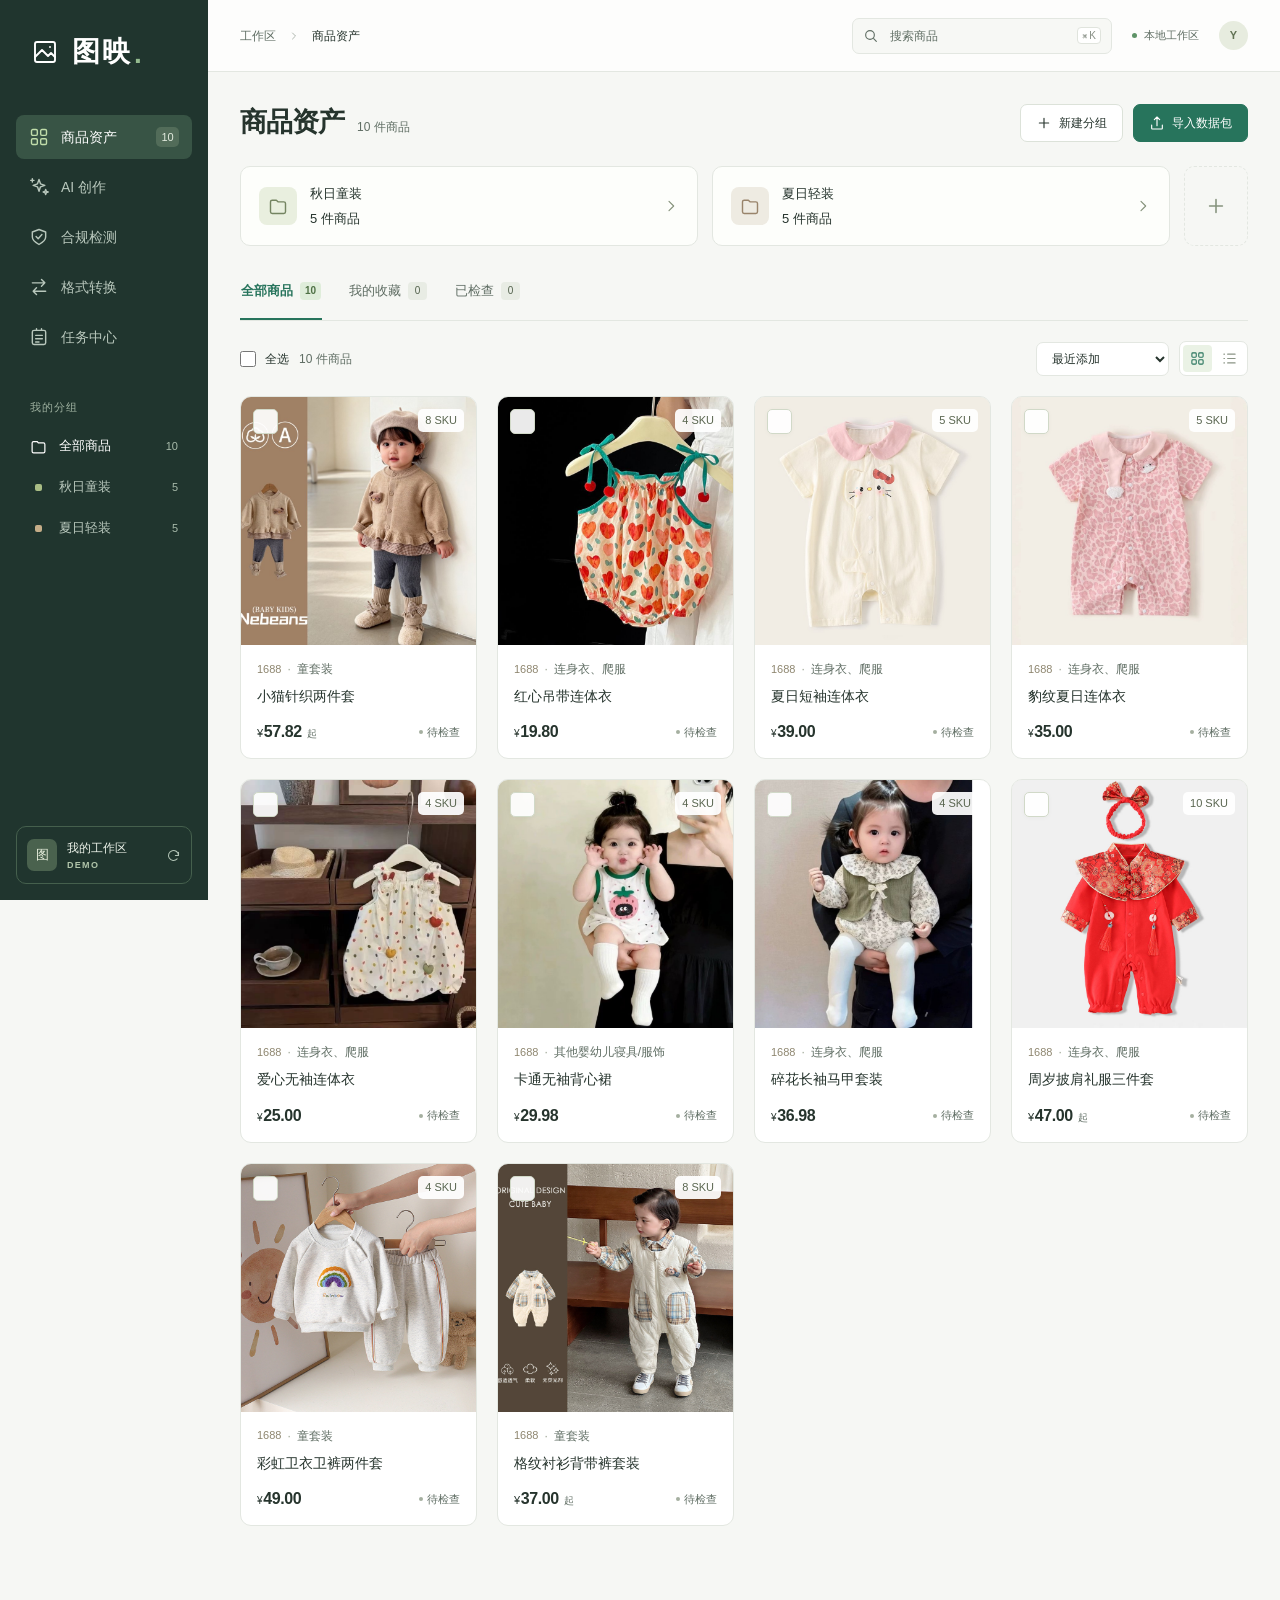
==== tuying/index.html @ 6af255f1 "Add Tuying asset demo under isolated subpath" ====
<!doctype html>
<html lang="zh-CN">
<head>
  <meta charset="utf-8">
  <meta name="viewport" content="width=device-width, initial-scale=1">
  <meta name="theme-color" content="#20352e">
  <title>图映 · 商品资产</title>
  <link rel="icon" href="data:image/svg+xml,%3Csvg xmlns='http://www.w3.org/2000/svg' viewBox='0 0 48 48'%3E%3Crect width='48' height='48' rx='12' fill='%2320352e'/%3E%3Cpath d='M13 15h22v18H13zM18 28l5-5 5 5 4-4M19 20h.1' fill='none' stroke='%23e7eee7' stroke-width='2' stroke-linejoin='round' stroke-linecap='round'/%3E%3C/svg%3E">
  <link rel="stylesheet" href="styles.css">
  <script src="data.js" defer></script>
  <script src="core.js" defer></script>
  <script src="app.js" defer></script>
</head>
<body>
  <a class="skip-link" href="#main">跳到内容</a>
  <aside class="sidebar" aria-label="主侧栏">
    <a class="brand" href="#library" aria-label="图映 商品资产">
      <span class="brand-mark"><svg viewBox="0 0 32 32" aria-hidden="true"><path d="M8 6h16a2 2 0 0 1 2 2v16a2 2 0 0 1-2 2H8a2 2 0 0 1-2-2V8a2 2 0 0 1 2-2Z"/><path d="m6 21 7-7 6 6 3-3 4 4M21 11h.01"/></svg></span>
      <span>图映</span><span class="brand-period">.</span>
    </a>
    <nav class="primary-nav" aria-label="工作区">
      <button class="nav-item active" data-nav="library" type="button"><svg viewBox="0 0 24 24" aria-hidden="true"><rect x="3" y="3" width="7" height="7" rx="1.6"/><rect x="14" y="3" width="7" height="7" rx="1.6"/><rect x="3" y="14" width="7" height="7" rx="1.6"/><rect x="14" y="14" width="7" height="7" rx="1.6"/></svg><span>商品资产</span><span class="nav-count" id="libraryCount">10</span></button>
      <button class="nav-item" data-nav="studio" type="button"><svg viewBox="0 0 24 24" aria-hidden="true"><path d="m12 3 1.8 5.2L19 10l-5.2 1.8L12 17l-1.8-5.2L5 10l5.2-1.8L12 3ZM20 15l.8 2.2L23 18l-2.2.8L20 21l-.8-2.2L17 18l2.2-.8L20 15ZM4 2v4M2 4h4"/></svg><span>AI 创作</span></button>
      <button class="nav-item" data-nav="review" type="button"><svg viewBox="0 0 24 24" aria-hidden="true"><path d="m12 3 8 3v6c0 4.5-8 9-8 9s-8-4.5-8-9V6l8-3Z"/><path d="m8.5 11.5 2.5 2.5 4.5-5"/></svg><span>合规检测</span></button>
      <button class="nav-item" data-nav="export" type="button"><svg viewBox="0 0 24 24" aria-hidden="true"><path d="M4 7h15m-4-4 4 4-4 4M20 17H5m4-4-4 4 4 4"/></svg><span>格式转换</span></button>
      <button class="nav-item" data-nav="tasks" type="button"><svg viewBox="0 0 24 24" aria-hidden="true"><rect x="4" y="4" width="16" height="17" rx="2"/><path d="M9 4V2m6 2V2M8 10h8M8 14h8M8 18h4"/></svg><span>任务中心</span><span class="nav-task-dot" id="taskDot" hidden></span></button>
    </nav>
    <div class="sidebar-section-title">我的分组</div>
    <nav class="group-nav" aria-label="商品分组">
      <button class="sidebar-group active" data-group="all" type="button"><svg viewBox="0 0 24 24" aria-hidden="true"><path d="M3 7a2 2 0 0 1 2-2h5l2 2h7a2 2 0 0 1 2 2v10a2 2 0 0 1-2 2H5a2 2 0 0 1-2-2V7Z"/></svg><span>全部商品</span><span id="groupCountAll">10</span></button>
      <button class="sidebar-group" data-group="秋日童装" type="button"><span class="group-dot dot-olive"></span><span>秋日童装</span><span id="groupCountAutumn">5</span></button>
      <button class="sidebar-group" data-group="夏日轻装" type="button"><span class="group-dot dot-sand"></span><span>夏日轻装</span><span id="groupCountSummer">5</span></button>
    </nav>
    <div class="sidebar-bottom">
      <button class="workspace-switch" data-action="reset" type="button" aria-label="重置演示"><span class="workspace-avatar">图</span><span class="workspace-name">我的工作区<span class="demo-badge">DEMO</span></span><svg viewBox="0 0 24 24" aria-hidden="true"><path d="M20 7v5h-5M20 12a8 8 0 1 0-2.2 5.5"/></svg></button>
    </div>
  </aside>
  <button class="sidebar-scrim" data-action="toggle-menu" type="button" aria-label="收起菜单" tabindex="-1"></button>
  <div class="workspace">
    <header class="topbar">
      <div class="topbar-leading"><button class="icon-button mobile-menu" id="menuMobile" data-action="toggle-menu" aria-label="展开菜单" aria-expanded="false" type="button"><svg viewBox="0 0 24 24" aria-hidden="true"><path d="M4 6h16M4 12h16M4 18h16"/></svg></button><div class="breadcrumb"><span>工作区</span><svg viewBox="0 0 24 24" aria-hidden="true"><path d="m9 6 6 6-6 6"/></svg><span id="breadcrumb">商品资产</span></div></div>
      <div class="topbar-trailing"><label class="global-search"><svg viewBox="0 0 24 24" aria-hidden="true"><circle cx="10.5" cy="10.5" r="6.5"/><path d="m16 16 4 4"/></svg><input id="globalSearch" type="search" placeholder="搜索商品" aria-label="搜索商品" autocomplete="off"><kbd>⌘ K</kbd></label><span class="local-status"><i></i>本地工作区</span><span class="profile-avatar" aria-label="当前工作区">Y</span></div>
    </header>
    <main id="main" tabindex="-1"></main>
  </div>
  <dialog id="dialog" aria-label="商品编辑"></dialog>
  <dialog id="lightbox" class="lightbox" aria-label="图片预览"></dialog>
  <div id="toast" role="status" aria-live="polite"></div>
  <div id="hoverPreview" class="hover-preview" popover="manual" aria-hidden="true"></div>
</body>
</html>
---- tuying/styles.css ----
:root{--nav:#20352e;--nav-hover:#2b4439;--canvas:#f6f7f4;--panel:#fff;--text:#26342d;--muted:#606e64;--subtle:#69746b;--primary:#27745c;--primary-hover:#1d5f4a;--primary-soft:#eaf3ed;--border:#e3e7e1;--danger:#b75145;--danger-soft:#fcf0ed;--warning:#7d5b23;--warning-soft:#faf3e5;--radius:12px;--shadow:0 12px 38px rgba(27,46,34,.1);--transition:150ms ease}
*{box-sizing:border-box}html{scroll-behavior:smooth}body{margin:0;background:var(--canvas);color:var(--text);font-family:"PingFang SC","Helvetica Neue","Microsoft YaHei",sans-serif;font-size:14px;line-height:1.5;-webkit-font-smoothing:antialiased}button,input,select,textarea{font:inherit}button,a,input,select,textarea{-webkit-tap-highlight-color:transparent}button{cursor:pointer}button,a,input,select,textarea{outline-offset:4px}button:focus-visible,a:focus-visible,input:focus-visible,select:focus-visible,textarea:focus-visible{outline:2px solid var(--primary)}button{color:inherit}button:disabled{cursor:not-allowed;opacity:.45}a{color:inherit;text-decoration:none}img{max-width:100%;display:block}svg{width:20px;height:20px;flex-shrink:0;fill:none;stroke:currentColor;stroke-width:1.7;stroke-linecap:round;stroke-linejoin:round}h1,h2,h3,p{margin:0}h1{font-size:27px;font-weight:600;letter-spacing:-1px;line-height:1.4}h2{font-size:17px;font-weight:600;letter-spacing:-.3px}h3{font-size:15px;font-weight:600}small{font-size:12px}input[type=checkbox]{width:16px;height:16px;accent-color:var(--primary);cursor:pointer;margin:0;flex-shrink:0}input[type=range]{accent-color:var(--primary);width:100%}[hidden]{display:none!important}.skip-link{position:fixed;top:8px;left:230px;z-index:100;background:#fff;padding:8px 14px;transform:translateY(-70px)}.skip-link:focus{transform:translateY(0)}
.sidebar{width:208px;position:fixed;left:0;top:0;bottom:0;display:flex;flex-direction:column;background:var(--nav);color:#e5ebe5;padding:28px 16px 16px;z-index:30}.brand{display:flex;align-items:center;padding:0 12px;gap:10px;color:#fff;font-size:28px;font-weight:600;letter-spacing:2px;width:max-content}.brand-mark{width:34px;height:38px;display:grid;place-items:center}.brand-mark svg{width:32px;height:32px;stroke-width:1.9}.brand-period{color:#94bb8f;margin-left:-8px;margin-top:5px}.primary-nav{display:grid;gap:6px;margin-top:40px}.nav-item,.sidebar-group{display:flex;align-items:center;width:100%;height:44px;border:0;border-radius:8px;background:transparent;color:#b8c7bc;gap:12px;text-align:left;padding:0 13px;transition:background var(--transition),color var(--transition)}.nav-item:hover,.sidebar-group:hover{background:var(--nav-hover);color:#fff}.nav-item.active{background:#385445;color:#fff}.nav-item.active svg{color:#c0ddaa}.nav-item>span:first-of-type{flex:1}.nav-count{font-size:11px;background:#526c59;border-radius:5px;line-height:20px;min-width:23px;text-align:center;color:#e2ebde}.nav-task-dot{width:6px;height:6px;background:#b3d195;border-radius:50%}.sidebar-section-title{font-size:11px;color:#9db09f;margin:40px 14px 11px;letter-spacing:1px}.group-nav{display:grid;gap:2px}.sidebar-group{font-size:13px;height:39px;gap:12px;padding:0 14px}.sidebar-group>span:nth-last-child(2){flex:1}.sidebar-group>span:last-child{color:#a8bbab;font-size:11px}.sidebar-group.active{color:#fff}.sidebar-group svg{width:17px;height:17px}.group-dot{width:7px;height:7px;border-radius:2px;margin:0 5px}.dot-olive{background:#a9bd85}.dot-sand{background:#c5ad88}.sidebar-bottom{margin-top:auto;padding-top:24px}.workspace-switch{display:flex;align-items:center;gap:10px;width:100%;border:1px solid #45604d;background:transparent;padding:12px 10px;border-radius:10px;text-align:left;color:#ecf2e9}.workspace-avatar{width:30px;height:32px;border-radius:7px;display:grid;place-items:center;background:#4a624e;color:#e7eedc;font-size:13px}.workspace-name{flex:1;display:grid;gap:3px;font-size:12px}.demo-badge{color:#b1c5aa;letter-spacing:1.3px;font-size:9px;font-weight:600;line-height:1.2}.workspace-switch svg{width:15px;height:15px;color:#b1c3b5}.sidebar-scrim{display:none}.workspace{margin-left:208px;min-height:100vh}.topbar{height:72px;display:flex;align-items:center;justify-content:space-between;padding:0 32px;background:rgba(255,255,255,.75);border-bottom:1px solid var(--border);gap:18px}.topbar-leading,.topbar-trailing{display:flex;align-items:center;gap:20px}.breadcrumb{display:flex;align-items:center;gap:12px;font-size:12px;white-space:nowrap}.breadcrumb>span:first-child{color:var(--muted)}.breadcrumb svg{width:12px;height:12px;color:#a1aaa1}.global-search{height:36px;width:260px;display:flex;align-items:center;gap:9px;border:1px solid var(--border);background:#f7f8f5;border-radius:7px;padding:0 10px;color:var(--muted)}.global-search svg{width:16px;height:16px}.global-search input{min-width:0;width:100%;border:0;outline:none;background:transparent;font-size:12px;color:var(--text)}.global-search:focus-within{border-color:var(--primary);box-shadow:0 0 0 2px #27745c14}.global-search input:focus-visible{outline:none}.global-search input::placeholder{color:var(--muted)}kbd{font-family:inherit;border:1px solid #e0e4dd;border-radius:4px;background:#fff;font-size:10px;padding:0 4px;white-space:nowrap;color:#868e84}.local-status{font-size:11px;color:var(--muted);display:flex;align-items:center;gap:7px;white-space:nowrap}.local-status i{width:5px;height:5px;background:#5e9367;border-radius:50%}.profile-avatar{width:29px;height:29px;border-radius:50%;background:#e7ecdf;color:#617253;font-size:11px;font-weight:600;display:grid;place-items:center}.mobile-menu{display:none!important}#main{max-width:1760px;margin:0 auto;padding:32px 32px 92px;outline:none}.page-head{display:flex;align-items:center;justify-content:space-between;gap:16px;margin-bottom:24px;min-height:38px}.page-head h1{display:flex;align-items:center;gap:12px}.page-head h1>span{font-size:13px;letter-spacing:0;font-weight:400;color:var(--muted)}.page-actions{display:flex;align-items:center;gap:10px}.button{min-height:38px;padding:8px 15px;border:1px solid #dce2d9;border-radius:7px;display:inline-flex;align-items:center;justify-content:center;gap:7px;background:#fff;color:var(--text);font-size:12px;font-weight:500;white-space:nowrap;transition:background var(--transition),border-color var(--transition),box-shadow var(--transition)}.button:hover{background:#f3f6ef;border-color:#bac8b9}.button svg{width:16px;height:16px}.button.primary{background:var(--primary);border-color:var(--primary);color:white}.button.primary:hover{background:var(--primary-hover);border-color:var(--primary-hover)}.button.danger{color:var(--danger);border-color:#edcfc7;background:#fff}.button.danger:hover{background:var(--danger-soft)}.button.small{min-height:31px;padding:5px 11px;font-size:11px}.button.ghost{border-color:transparent;background:transparent}.button.ghost:hover{background:#edf1e9}.icon-button{width:34px;height:34px;display:inline-flex;align-items:center;justify-content:center;border:1px solid var(--border);border-radius:7px;background:#fff;flex-shrink:0;transition:background var(--transition),border-color var(--transition)}.icon-button:hover{background:#edf2e9;border-color:#bdcabb}.icon-button svg{width:17px;height:17px}.icon-button.danger{color:var(--danger)}
.collection-strip{display:grid;grid-template-columns:repeat(3,minmax(0,1fr));gap:14px;margin-bottom:28px}.collection-tile{display:flex;align-items:center;gap:13px;text-align:left;padding:17px 18px;background:#fdfefb;border:1px solid var(--border);border-radius:10px;min-height:77px;transition:background var(--transition),border-color var(--transition)}.collection-tile:hover{background:#f1f5ed;border-color:#bccbb9}.collection-tile.active{background:#eef3e8;border-color:#bfd0b2}.collection-icon{width:38px;height:38px;background:#e9efdf;display:grid;place-items:center;border-radius:8px;color:#748461;flex-shrink:0}.collection-tile:nth-child(2) .collection-icon{background:#eeebe2;color:#99846b}.collection-tile:nth-child(3) .collection-icon{background:#e7ece6;color:#758875}.collection-info{display:grid;gap:5px;flex:1;font-size:13px;font-weight:500}.collection-info small,.collection-info>span+span{font-size:11px;font-weight:400;color:var(--muted)}.collection-count{font-size:20px;font-weight:500;font-variant-numeric:tabular-nums;color:#718066}.tabs{display:flex;align-items:center;gap:26px;border-bottom:1px solid var(--border);margin-bottom:20px;min-height:45px}.tab{display:inline-flex;align-items:center;gap:7px;align-self:stretch;padding:0 1px 13px;border:0;border-bottom:2px solid transparent;background:transparent;font-size:13px;color:var(--muted);white-space:nowrap}.tab:hover{color:var(--primary)}.tab.active{border-bottom-color:var(--primary);color:var(--primary);font-weight:600}.tab-count{font-size:10px;line-height:18px;padding:0 5px;border-radius:4px;background:#e8ece4;color:#707c69;min-width:19px}.tab.active .tab-count{background:#dfedda;color:#4f7145}.toolbar{display:flex;align-items:center;justify-content:space-between;gap:14px;margin-bottom:20px}.toolbar-left,.toolbar-right{display:flex;align-items:center;gap:10px;min-width:0}.toolbar-left>span,.toolbar-right>span{font-size:12px;color:var(--muted)}.select-control{min-height:34px;max-width:100%;border:1px solid var(--border);border-radius:7px;background:#fff;color:var(--text);padding:5px 28px 5px 11px;font-size:12px;cursor:pointer}.search-field{display:flex;align-items:center;gap:8px;min-height:35px;border:1px solid var(--border);border-radius:7px;background:#fff;padding:0 10px}.search-field svg{width:15px;height:15px;color:var(--muted)}.search-field input{width:180px;border:0;background:transparent;outline:none;font-size:12px;min-width:0}.view-switch{display:flex;border:1px solid var(--border);border-radius:7px;background:#fff;padding:3px;gap:3px}.view-switch button{width:29px;height:27px;display:grid;place-items:center;border:0;background:transparent;border-radius:4px;color:#8a9485}.view-switch button.active{color:var(--primary);background:#eaf2e5}.view-switch svg{width:15px;height:15px}.product-grid{display:grid;grid-template-columns:repeat(4,minmax(0,1fr));gap:20px}.product-card{min-width:0;background:#fff;border:1px solid var(--border);border-radius:11px;overflow:hidden;position:relative;transition:border-color var(--transition),box-shadow var(--transition)}.product-card:hover{border-color:#bacab4;box-shadow:0 5px 16px #23352a07}.product-card.selected{border-color:var(--primary);box-shadow:0 0 0 1px var(--primary)}.product-visual{position:relative;aspect-ratio:1/1.055;overflow:hidden;background:#eaeae3;cursor:pointer}.product-image{width:100%;height:100%;object-fit:cover;transition:transform 240ms ease}.product-card:hover .product-image{transform:scale(1.025)}.card-select{position:absolute;top:12px;left:12px;z-index:2;width:25px;height:25px;display:grid;place-items:center;border-radius:5px;background:#ffffffea;box-shadow:0 1px 5px #00000008}.card-select input{width:14px;height:14px}.card-badge{position:absolute;top:12px;right:12px;font-size:10px;padding:3px 7px;line-height:17px;border-radius:5px;background:#ffffffed;color:#59654f;max-width:calc(100% - 55px);white-space:nowrap}.card-badge.warning{color:#93652d;background:#fff6e5ed}.card-badge.success{color:#427151;background:#eaf6e9ed}.card-badge>svg{width:11px;height:11px;vertical-align:-1px;margin-right:3px}.card-actions{position:absolute;bottom:12px;right:12px;display:flex;gap:6px;opacity:0;transform:translateY(3px);transition:opacity 160ms ease,transform 160ms ease}.product-card:hover .card-actions,.product-card:focus-within .card-actions{opacity:1;transform:none}.card-actions .icon-button{width:31px;height:31px;border:0;background:#fffefa;box-shadow:0 2px 7px #0000000c}.card-actions .icon-button svg{width:15px;height:15px}.product-info{padding:14px 14px 12px}.product-title{font-size:13px;font-weight:500;line-height:1.6;white-space:nowrap;overflow:hidden;text-overflow:ellipsis}.product-meta{display:flex;align-items:center;gap:6px;color:var(--muted);font-size:10px;margin-top:6px;overflow:hidden;white-space:nowrap}.product-meta>span+span::before{content:"·";margin-right:6px;color:#9ca594}.product-price{font-size:15px;font-weight:600;letter-spacing:-.4px;font-variant-numeric:tabular-nums}.product-price small{font-size:11px;font-weight:400;margin-right:1px}.product-footer{display:flex;align-items:center;justify-content:space-between;gap:10px;margin-top:13px}.product-footer>span:last-child{font-size:10px;color:var(--muted)}.product-footer .status-pill{font-size:9px;padding:2px 5px}.selection-bar{position:fixed;bottom:24px;left:calc(50% + 104px);transform:translateX(-50%);z-index:25;display:flex;align-items:center;gap:12px;padding:11px 13px 11px 19px;max-width:calc(100vw - 260px);border:1px solid #d8e2d3;border-radius:11px;background:#fff;box-shadow:0 12px 35px #20352e20;white-space:nowrap}.selection-bar>span{font-size:12px;font-weight:500;padding-right:8px}.empty-state{min-height:300px;display:flex;flex-direction:column;align-items:center;justify-content:center;gap:18px;color:var(--muted);border:1px dashed #d5dfcd;border-radius:12px;background:#fbfcf9}.empty-state>svg{width:36px;height:36px;color:#9ead94}.empty-state h2{font-size:16px;color:#4b5a43}.product-grid.list-view{display:flex;flex-direction:column;gap:10px}.product-grid.list-view .product-card{display:flex;align-items:center}.product-grid.list-view .product-visual{width:100px;aspect-ratio:1;flex-shrink:0}.product-grid.list-view .product-info{flex:1;display:grid;grid-template-columns:minmax(200px,1fr) 150px 220px;align-items:center;gap:20px}.product-grid.list-view .product-meta,.product-grid.list-view .product-footer{margin:0}.product-grid.list-view .card-badge{display:none}
.studio-layout{display:grid;grid-template-columns:292px minmax(0,1fr);gap:24px;align-items:start}.studio-controls{display:grid;gap:23px;background:#fff;border:1px solid var(--border);border-radius:var(--radius);padding:22px}.field{display:grid;gap:9px;min-width:0}.field-label{display:flex;align-items:center;justify-content:space-between;gap:8px;font-size:12px;font-weight:500;color:#45503f}.field input:not([type=checkbox]):not([type=range]),.field select,.field textarea,.detail-editor input:not([type=checkbox]),.detail-editor select,.detail-editor textarea{width:100%;min-width:0;border:1px solid #dce3d5;background:#fff;border-radius:7px;padding:10px 11px;font-size:12px;color:var(--text);line-height:1.5}.field textarea{resize:vertical;min-height:92px}.field input::placeholder,.field textarea::placeholder{color:#8b9584}.segmented{display:flex;padding:3px;border-radius:7px;background:#f0f3ec;gap:3px}.segment{flex:1;min-width:0;border:0;border-radius:5px;padding:7px 6px;background:transparent;color:var(--muted);font-size:11px;white-space:nowrap}.segment.active{background:#fff;color:var(--primary);box-shadow:0 1px 4px #24341c08;font-weight:500}.source-picker{display:grid;grid-template-columns:repeat(3,minmax(0,1fr));gap:8px}.source-thumb{position:relative;border:1px solid var(--border);border-radius:8px;overflow:hidden;background:#f3f4ef;padding:0;aspect-ratio:1}.source-thumb img{width:100%;height:100%;object-fit:cover}.source-thumb.active{border:2px solid var(--primary)}.source-thumb.active::after{content:"✓";position:absolute;bottom:3px;right:3px;border-radius:50%;width:16px;height:16px;font-size:10px;display:grid;place-items:center;background:var(--primary);color:#fff}.studio-preview{background:#fff;border:1px solid var(--border);border-radius:var(--radius);overflow:hidden}.preview-toolbar{display:flex;align-items:center;justify-content:space-between;gap:12px;padding:16px 20px;border-bottom:1px solid var(--border);font-size:12px}.preview-toolbar>div{display:flex;align-items:center;gap:8px}.preview-stage{min-height:430px;position:relative;padding:24px;display:flex;align-items:center;justify-content:center;gap:16px;background:#f0f2ec;overflow:hidden}.preview-stage>img{max-height:492px;max-width:100%;width:auto;border-radius:5px;object-fit:contain}.preview-stage>video{max-width:100%;max-height:500px;border-radius:7px}.preview-stage.comparison{display:grid;grid-template-columns:1fr 1fr;gap:16px;align-items:center}.preview-stage.comparison img{width:100%;height:100%;object-fit:contain;max-height:410px}.comparison-label{position:absolute;top:12px;left:12px;background:#ffffffdf;font-size:10px;border-radius:5px;padding:4px 8px;color:#5e6a54;z-index:1}.preview-stage>figure{position:relative;margin:0;min-width:0}.preview-stage>figure img{max-height:430px;width:100%;object-fit:contain;border-radius:6px}.result-grid{display:grid;grid-template-columns:repeat(4,minmax(0,1fr));gap:12px;padding:20px}.result-tile{aspect-ratio:1;position:relative;padding:0;background:#f0f3eb;border:2px solid transparent;border-radius:8px;overflow:hidden;cursor:pointer}.result-tile img{height:100%;width:100%;object-fit:cover}.result-tile.active{border-color:var(--primary)}.result-tile span{position:absolute;left:7px;bottom:7px;background:#ffffffdf;border-radius:4px;padding:3px 6px;font-size:10px}.preview-empty{display:flex;align-items:center;justify-content:center;flex-direction:column;gap:15px;color:var(--muted);min-height:300px}.preview-empty>svg{width:40px;height:40px;color:#9aaa8f}.progress-track{height:5px;border-radius:9px;background:#e6ebdf;overflow:hidden}.progress-fill{height:100%;background:var(--primary);border-radius:9px;transition:width 350ms ease}.studio-controls>.button{width:100%}.studio-controls>.button.primary{min-height:42px}
.review-summary{display:flex;align-items:center;gap:0;border:1px solid var(--border);background:#fff;border-radius:var(--radius);margin-bottom:25px;padding:21px 4px}.review-stat{flex:1;padding:0 23px;display:flex;align-items:center;gap:14px;border-right:1px solid var(--border)}.review-stat:last-child{border:0}.review-stat>strong{font-size:25px;font-weight:500;letter-spacing:-.5px;font-variant-numeric:tabular-nums}.review-stat>span{font-size:12px;color:var(--muted)}.review-stat.warning>strong{color:#a07e44}.review-stat.success>strong{color:var(--primary)}.review-layout{display:grid;grid-template-columns:245px minmax(0,1fr);gap:24px}.review-filters{align-self:start;border:1px solid var(--border);background:#fff;border-radius:var(--radius);padding:20px;display:grid;gap:18px}.review-filters h2{font-size:14px;margin-bottom:4px}.check-row{display:flex;align-items:center;gap:9px;font-size:12px;min-height:24px;cursor:pointer}.check-row>span{flex:1}.check-row>small{color:var(--muted);font-size:11px}.review-filters .field{padding-top:8px}.risk-list{display:grid;gap:12px;align-content:start}.risk-item{display:flex;align-items:center;gap:17px;border:1px solid var(--border);background:#fff;padding:15px;border-radius:10px;min-width:0}.risk-thumb{width:76px;height:81px;border-radius:7px;object-fit:cover;flex-shrink:0;background:#e9ece3}.risk-body{flex:1;min-width:0;display:grid;gap:8px}.risk-body h3{font-size:12px;white-space:nowrap;overflow:hidden;text-overflow:ellipsis;font-weight:500}.risk-body p{font-size:12px;color:var(--muted);line-height:1.6}.risk-type{font-size:10px;display:flex;align-items:center;gap:7px;color:var(--warning)}.risk-type svg{width:13px;height:13px}.risk-actions{display:flex;align-items:center;gap:8px;flex-shrink:0}.status-pill{display:inline-flex;align-items:center;gap:5px;width:max-content;max-width:100%;padding:4px 8px;border-radius:5px;background:#eef1e9;color:#63715b;font-size:10px;font-weight:500;line-height:1.5;white-space:nowrap}.status-pill.warning{background:var(--warning-soft);color:var(--warning)}.status-pill.success{background:#eaf4e7;color:#4b7946}.status-pill.neutral{background:#eef1ea;color:#6a7563}.status-pill svg{width:12px;height:12px}.scan-progress{margin-bottom:20px;padding:15px 18px;background:#fff;border:1px solid var(--border);border-radius:9px;display:grid;gap:11px;font-size:12px}.scan-progress>div:first-child{display:flex;align-items:center;justify-content:space-between}.risk-body mark{color:#a86c2e;background:#faf0dc;border-radius:3px;padding:1px 3px}
.export-layout{display:grid;grid-template-columns:minmax(300px,.92fr) minmax(360px,1.15fr);gap:24px;align-items:start}.export-settings{padding:24px;background:#fff;border:1px solid var(--border);border-radius:var(--radius);display:grid;gap:24px}.export-settings h2,.export-preview h2{font-size:15px}.platform-grid{display:grid;grid-template-columns:1fr 1fr;gap:10px}.platform-option{display:flex;align-items:center;justify-content:center;gap:9px;min-height:62px;border:1px solid var(--border);border-radius:8px;background:#fff;font-size:12px}.platform-option:hover{border-color:#b3c8ac}.platform-option.active{background:#f0f6eb;border-color:#729865;color:#416b37}.platform-option svg{width:21px;height:21px}.platform-option .platform-mark{width:27px;height:27px;border-radius:7px;background:#eef1e8;display:grid;place-items:center;font-size:11px;font-weight:600}.export-preview{padding:24px;background:#fff;border:1px solid var(--border);border-radius:var(--radius);min-height:430px}.export-preview h2{margin-bottom:19px}.export-file{display:flex;align-items:center;gap:13px;padding:14px 0;border-bottom:1px solid #ecf0e7}.file-icon{width:37px;height:41px;border:1px solid #dfe5d8;border-radius:6px;display:grid;place-items:center;color:#789567;background:#f3f6ee;flex-shrink:0}.file-icon svg{width:20px;height:20px}.file-detail{display:grid;gap:4px;min-width:0;flex:1;font-size:12px}.file-detail small{font-size:10px;color:var(--muted)}.export-file>span:last-child{font-size:11px;color:var(--muted)}.export-summary{display:flex;justify-content:space-between;align-items:center;gap:12px;margin-top:22px;padding-top:5px;font-size:12px;color:var(--muted)}.export-summary strong{color:var(--text);font-size:13px;font-weight:500}.export-settings .button.primary{min-height:42px}.export-file.indent{padding-left:18px}.export-preview pre{background:#f6f8f1;border:1px solid var(--border);border-radius:7px;padding:13px;font-size:11px;line-height:1.8;overflow:auto;color:#617157}
.task-table{background:#fff;border:1px solid var(--border);border-radius:var(--radius);overflow:hidden}.task-row{display:flex;align-items:center;gap:17px;padding:20px 23px;border-bottom:1px solid var(--border)}.task-row:last-child{border-bottom:0}.task-icon{width:42px;height:42px;display:grid;place-items:center;border-radius:9px;color:#6c8660;background:#eef3e8;flex-shrink:0}.task-content{flex:1;min-width:0;display:grid;gap:5px}.task-content h3{font-size:13px;font-weight:500}.task-content p{font-size:11px;color:var(--muted)}.task-progress{width:150px;display:grid;gap:6px;flex-shrink:0}.task-progress>span{font-size:10px;color:var(--muted);text-align:right}.task-status{width:90px;display:flex;justify-content:center;flex-shrink:0}.task-row>.button{min-width:66px}
dialog{color:var(--text);border:1px solid #d5dfce;background:#fff;border-radius:15px;box-shadow:0 26px 90px #17261833;padding:0;width:560px;max-width:calc(100vw - 40px);max-height:calc(100dvh - 56px);overflow:auto}dialog[open]{animation:dialog-enter 150ms ease}dialog::backdrop{background:rgba(26,37,25,.36);backdrop-filter:blur(3px)}dialog.wide,dialog:has(.detail-layout){width:1020px}.modal-header{display:flex;align-items:center;justify-content:space-between;gap:16px;padding:22px 24px;border-bottom:1px solid var(--border)}.modal-title{font-size:17px;font-weight:600}.modal-body{padding:24px}.modal-footer{display:flex;align-items:center;justify-content:flex-end;gap:10px;padding:18px 24px;border-top:1px solid var(--border);background:#fbfcf9}.modal-footer>span{margin-right:auto;font-size:11px;color:var(--muted)}.form-grid{display:grid;grid-template-columns:1fr 1fr;gap:20px 16px}.form-grid>.full{grid-column:1/-1}.detail-layout{display:grid;grid-template-columns:minmax(0,1fr) minmax(300px,1fr);gap:26px}.detail-preview{min-width:0}.detail-preview>img{width:100%;aspect-ratio:1;object-fit:cover;border-radius:10px;background:#eef0e7;cursor:zoom-in}.detail-editor{min-width:0;display:grid;align-content:start;gap:18px}.detail-tabs{display:flex;gap:17px;border-bottom:1px solid var(--border);margin-bottom:14px;overflow-x:auto}.detail-tabs button{border:0;background:transparent;padding:10px 1px;border-bottom:2px solid transparent;font-size:12px;white-space:nowrap}.detail-tabs button.active{border-bottom-color:var(--primary);color:var(--primary)}.image-strip{display:flex;gap:8px;overflow-x:auto;margin-top:12px;padding-bottom:3px}.image-strip img,.image-strip button{width:58px;height:62px;object-fit:cover;border-radius:5px;flex-shrink:0;border:1px solid var(--border);padding:0;cursor:pointer}.image-strip button img{width:100%;height:100%;border:0}.image-strip button.active{border:2px solid var(--primary)}.image-strip img.active{border:2px solid var(--primary)}.sku-table{width:100%;border-collapse:collapse;font-size:11px;text-align:left}.sku-table th{font-size:10px;font-weight:400;color:var(--muted);padding:9px 8px;background:#f4f6f0;border-bottom:1px solid var(--border);white-space:nowrap}.sku-table td{padding:10px 8px;border-bottom:1px solid var(--border);vertical-align:middle}.sku-table input{padding:5px 6px!important;border-radius:4px!important;min-width:50px!important;font-size:11px!important}.sku-table th:first-child{border-radius:5px 0 0 5px}.sku-table th:last-child{border-radius:0 5px 5px 0}.image-manager{display:grid;grid-template-columns:repeat(3,minmax(0,1fr));gap:10px}.image-tile{position:relative;aspect-ratio:1;overflow:hidden;border:1px solid var(--border);border-radius:7px;background:#eef0e7}.image-tile img{width:100%;height:100%;object-fit:cover;cursor:zoom-in}.image-tools{position:absolute;bottom:5px;right:5px;display:flex;gap:4px}.image-tools button{width:26px;height:26px;background:#fffc;border:0;border-radius:4px;display:grid;place-items:center}.image-tools button svg{width:13px;height:13px}.image-tools button:last-child{color:var(--danger)}.detail-row{display:flex;align-items:center;justify-content:space-between;gap:12px;font-size:12px}.detail-row>span:first-child{color:var(--muted)}.editor-title{font-size:13px;font-weight:500;margin:6px 0 2px}.label-row{display:flex;align-items:center;justify-content:space-between;font-size:12px;gap:10px}.label-row>span{color:var(--muted)}.lightbox{width:auto;max-width:calc(100vw - 56px);max-height:calc(100dvh - 42px);background:#f6f7f2;border:0;border-radius:12px;overflow:hidden}.lightbox-image{width:auto;height:auto;max-width:calc(100vw - 64px);max-height:calc(100dvh - 114px);object-fit:contain;margin:0 auto}.lightbox-toolbar{display:flex;justify-content:space-between;align-items:center;gap:24px;min-height:54px;padding:10px 16px;font-size:12px;background:#fff}.lightbox-toolbar>div{display:flex;align-items:center;gap:8px}.hover-preview{position:fixed;z-index:60;width:280px;pointer-events:none;padding:6px;border:1px solid #d4dfcd;border-radius:10px;background:#fff;box-shadow:0 14px 50px #1b2e2230}.hover-preview img{width:100%;height:320px;object-fit:contain;border-radius:5px;background:#f2f3ed}#toast{position:fixed;left:calc(50% + 104px);bottom:30px;transform:translate(-50%,16px);z-index:100;pointer-events:none;background:#233e2f;color:#fff;box-shadow:0 10px 26px #20352e26;border-radius:8px;padding:11px 18px;font-size:12px;opacity:0;max-width:calc(100vw - 40px);transition:opacity 150ms ease,transform 150ms ease}#toast.show,#toast.visible{opacity:1;transform:translate(-50%,0)}@keyframes dialog-enter{from{opacity:0;transform:translateY(6px)}to{opacity:1;transform:translateY(0)}}
@media(min-width:1600px){.product-grid{grid-template-columns:repeat(5,minmax(0,1fr))}.product-visual{aspect-ratio:1/1.05}}
@media(max-width:1250px){.product-grid{grid-template-columns:repeat(3,minmax(0,1fr))}.topbar{padding:0 26px}#main{padding:28px 26px 85px}.global-search{width:215px}.topbar-trailing{gap:16px}.local-status{display:none}.studio-layout{grid-template-columns:270px minmax(0,1fr);gap:18px}.studio-controls{padding:18px}.review-layout{grid-template-columns:220px minmax(0,1fr);gap:18px}.risk-actions{flex-direction:column;align-items:stretch}.review-stat{padding:0 15px;gap:9px}.review-stat>strong{font-size:23px}.export-layout{grid-template-columns:1fr 1fr;gap:18px}.export-settings,.export-preview{padding:20px}}
@media(max-width:980px){.sidebar{width:184px;padding-left:12px;padding-right:12px}.workspace{margin-left:184px}.brand{padding:0 10px}.topbar{padding:0 22px}.topbar-trailing{gap:12px}.global-search{width:190px}.global-search kbd{display:none}#main{padding:26px 22px 80px}.product-grid{grid-template-columns:repeat(2,minmax(0,1fr));gap:16px}.collection-strip{gap:9px}.collection-tile{padding:14px 11px;gap:9px}.collection-icon{width:30px;height:33px}.collection-info{font-size:12px}.collection-count{font-size:17px}.selection-bar,#toast{left:calc(50% + 92px)}.selection-bar{gap:8px;max-width:calc(100vw - 218px)}.selection-bar .button{padding-left:9px;padding-right:9px;font-size:11px}.studio-layout{grid-template-columns:230px minmax(0,1fr);gap:14px}.studio-controls{padding:15px;gap:19px}.preview-stage{padding:18px;min-height:350px}.preview-toolbar{padding:14px}.result-grid{padding:14px;gap:8px}.review-layout{grid-template-columns:1fr}.review-filters{display:flex;align-items:center;flex-wrap:wrap;gap:15px;padding:15px}.review-filters h2{margin:0 8px 0 0}.review-filters .field{padding:0;width:130px}.review-filters>.button{margin-left:auto}.review-filters .field-label{display:none}.risk-actions{flex-direction:row}.export-layout{grid-template-columns:1fr}.export-preview{min-height:0}.task-row{padding:17px;gap:12px}.task-progress{width:90px}.task-status{width:65px}.detail-layout{gap:18px}.product-grid.list-view .product-info{grid-template-columns:minmax(0,1fr)}.product-grid.list-view .product-meta{display:none}.product-grid.list-view .product-footer{justify-content:flex-start;gap:20px}}
@media(max-width:760px){.sidebar{width:230px;transform:translateX(-100%);transition:transform 200ms ease;z-index:50}.workspace{margin-left:0}.mobile-menu{display:inline-flex!important;border:0;background:transparent;width:30px;margin-left:-5px}.topbar{height:64px;padding:0 20px;gap:12px}.topbar-leading{gap:10px}.breadcrumb{gap:8px}.breadcrumb>span:first-child,.breadcrumb>svg{display:none}.topbar-trailing{gap:12px}.global-search{width:180px}.profile-avatar{display:none}.sidebar-open .sidebar,.menu-open .sidebar{transform:none}.sidebar-open .sidebar-scrim,.menu-open .sidebar-scrim{display:block;position:fixed;inset:0;background:#162c214d;border:0;z-index:45}.sidebar-open,.menu-open{overflow:hidden}#main{padding:24px 20px 88px}.page-head{margin-bottom:22px;align-items:center}.page-head h1{font-size:24px}.page-actions{gap:7px}.page-actions .button{padding:7px 10px;font-size:11px;min-height:36px}.page-actions .button svg{width:14px;height:14px}.collection-strip{margin-bottom:22px}.collection-tile{padding:13px 10px;min-height:67px}.collection-icon{display:none}.collection-info{gap:4px}.collection-info small{font-size:10px}.collection-count{font-size:18px}.toolbar{gap:10px;flex-wrap:wrap}.toolbar-left,.toolbar-right{gap:8px}.select-control{font-size:11px;min-height:36px;padding-left:9px}.tabs{gap:22px;margin-bottom:18px}.tab{font-size:12px}.product-grid{gap:13px}.product-info{padding:12px}.product-title{font-size:12px}.product-meta{font-size:9px;gap:4px}.product-meta>span+span::before{margin-right:4px}.product-price{font-size:14px}.product-footer{margin-top:11px;gap:6px}.product-footer>span:last-child{font-size:9px}.card-actions{opacity:1;transform:none;bottom:9px;right:9px}.card-actions .icon-button{width:30px;height:30px}.card-actions .icon-button svg{width:14px;height:14px}.card-select{top:9px;left:9px}.card-badge{top:10px;right:8px;font-size:9px;padding:2px 5px}.selection-bar{left:50%;bottom:15px;width:calc(100% - 24px);max-width:none;gap:7px;padding:10px;justify-content:center;flex-wrap:wrap}.selection-bar>span{font-size:11px;padding-right:4px}.selection-bar .button{min-height:34px}#toast{left:50%;bottom:24px}.studio-layout{grid-template-columns:1fr}.studio-controls{display:grid;grid-template-columns:1fr 1fr;padding:18px;gap:18px}.studio-controls>.field:has(textarea),.studio-controls>.button,.studio-controls>.progress-track{grid-column:1/-1}.studio-preview{margin-top:2px}.source-picker{max-width:230px}.preview-stage{min-height:370px;padding:20px}.preview-stage>img{max-height:440px}.result-grid{gap:10px}.review-summary{padding:17px 2px;margin-bottom:18px}.review-stat{padding:0 13px;display:grid;gap:4px}.review-stat>strong{font-size:23px;line-height:1.3}.review-stat>span{font-size:10px}.risk-item{padding:13px;gap:12px;flex-wrap:wrap}.risk-thumb{width:63px;height:71px}.risk-actions{width:100%;justify-content:flex-end;padding-top:1px}.review-filters{gap:13px}.risk-body h3{font-size:12px}.risk-body p{font-size:11px}.export-layout{gap:18px}.task-row{flex-wrap:wrap}.task-content{min-width:140px}.task-progress{width:100px}.task-status{margin-left:auto}.task-row>.button{min-width:60px}.detail-layout{grid-template-columns:1fr}.detail-preview{max-width:390px;width:100%;margin:0 auto}.detail-editor{gap:16px}.modal-header{padding:17px 18px}.modal-body{padding:18px}.modal-footer{padding:15px 18px}dialog{max-width:calc(100vw - 24px);max-height:calc(100dvh - 32px);border-radius:12px}.image-manager{grid-template-columns:repeat(3,minmax(0,1fr))}.hover-preview{display:none!important}.icon-button{min-width:36px;min-height:36px}.studio-controls .button.primary{min-height:44px}.field input:not([type=checkbox]):not([type=range]),.field select,.field textarea{font-size:14px}.lightbox-toolbar{gap:10px}.lightbox-image{max-width:calc(100vw - 28px)}.lightbox{max-width:calc(100vw - 24px)}}
@media(max-width:430px){.topbar{padding:0 16px}.global-search{width:151px}.breadcrumb{font-size:11px}#main{padding:22px 16px 82px}.page-head{gap:10px}.page-head h1{font-size:23px;gap:7px}.page-head h1>span{font-size:11px}.page-actions{gap:6px}.page-actions .button{padding:7px 9px;font-size:10px;gap:5px}.collection-strip{gap:7px}.collection-info{font-size:11px}.collection-info small{font-size:9px}.collection-count{font-size:16px}.collection-tile{padding:11px 8px;gap:4px}.product-grid{gap:10px}.product-info{padding:10px}.product-title{font-size:11px}.product-meta{font-size:9px}.product-price{font-size:13px}.product-footer{flex-wrap:wrap;gap:4px;min-height:22px}.product-footer .status-pill{font-size:8px}.product-visual{aspect-ratio:1/1.12}.card-actions{right:6px;bottom:6px;gap:4px}.card-actions .icon-button{width:27px;height:27px;min-width:27px;min-height:27px}.card-actions .icon-button svg{width:13px;height:13px}.toolbar{margin-bottom:15px}.toolbar-left,.toolbar-right{gap:7px}.toolbar-left>span,.toolbar-right>span{font-size:10px}.tabs{gap:19px}.tab-count{font-size:9px}.review-stat{padding:0 10px}.review-stat>strong{font-size:22px}.review-filters{gap:12px;padding:14px}.review-filters h2{width:100%;font-size:13px}.review-filters .field{width:130px}.review-filters>.button{margin-left:auto}.studio-controls{gap:16px;padding:16px;grid-template-columns:1fr}.studio-controls .field{grid-column:1/-1}.source-picker{max-width:none;grid-template-columns:repeat(4,minmax(0,1fr))}.preview-stage{min-height:310px;padding:15px}.preview-toolbar{padding:13px;font-size:11px}.preview-toolbar .button{padding:5px 8px;min-height:31px;font-size:10px}.result-grid{gap:8px;padding:13px}.result-tile span{font-size:9px;left:4px;bottom:4px;padding:2px 4px}.export-settings,.export-preview{padding:18px}.platform-option{font-size:11px;min-height:58px}.form-grid{grid-template-columns:1fr}.form-grid>.full{grid-column:1}.task-row{gap:11px;padding:16px}.task-icon{width:35px;height:38px}.task-content h3{font-size:12px}.task-content p{font-size:10px}.task-progress{margin-left:46px;flex:1;width:80px}.task-status{width:auto}.task-row>.button{font-size:10px;min-width:54px}.search-field input{width:130px}.lightbox-toolbar .button{font-size:10px;padding:5px 8px}.selection-bar .button{font-size:10px;padding:5px 8px}.selection-bar .button svg{display:none}}
@media(prefers-reduced-motion:reduce){html{scroll-behavior:auto}*,*::before,*::after{animation:none!important;transition:none!important}.product-card:hover .product-image{transform:none}}

/* Interactive workspace components. */
.muted{color:var(--muted)}.page-title{display:flex;align-items:baseline;gap:13px;min-width:0}.page-meta{font-size:12px;color:var(--muted);white-space:nowrap}.tabs-spacer{flex:1}.collection-info strong{font-size:13px;font-weight:500}.collection-tile>svg{width:16px;height:16px;color:#84917a}.collection-add{justify-content:center;background:transparent;border-style:dashed}.collection-add>svg{width:22px;height:22px;color:#85927c}.collection-add:hover{background:#eef3e8}.card-image-button{display:block;height:100%;width:100%;padding:0;border:0;background:transparent;overflow:hidden}.card-image-button:focus-visible{outline-offset:-4px}.card-select{border:1px solid #d1d9c8;padding:0;cursor:pointer}.card-select.checked{background:var(--primary);border-color:var(--primary);color:#fff}.card-select svg{width:16px;height:16px;stroke-width:2}.product-title{display:block;width:100%;text-align:left;border:0;background:transparent;padding:0;margin-top:6px}.product-meta{margin-top:0}.product-meta>span:first-child{color:#8e866f}.product-status{display:inline-flex;align-items:center;gap:4px;font-size:10px;color:var(--muted)}.product-status i{width:4px;height:4px;border-radius:50%;background:#a5afa0}.product-status.checked{color:#648555}.product-status svg{width:12px;height:12px}.product-price small:last-child{font-size:9px;margin-left:5px;font-weight:400;color:var(--muted)}.product-price small:first-child{font-size:11px;color:inherit;margin-left:0}.view-switch button[aria-pressed=true]{color:var(--primary);background:#eaf2e5}.card-actions button[aria-pressed=true]{color:#8a8e43}.card-actions button[aria-pressed=true] svg{fill:#c9cc8a33}
.creation-types{display:grid;grid-template-columns:1fr 1fr;gap:8px}.creation-type{display:flex;align-items:center;justify-content:center;gap:7px;min-height:43px;border:1px solid var(--border);border-radius:7px;background:#fff;font-size:11px;color:#6e7b63;transition:border-color var(--transition),background var(--transition)}.creation-type svg{width:16px;height:16px}.creation-type:hover{border-color:#b8c9ae}.creation-type.active{border-color:#96b687;background:#f1f6eb;color:#477137}.studio-generate{display:grid;gap:13px}.studio-generate>.button{width:100%;min-height:41px}.preview-tabs{display:flex;align-items:center;gap:20px}.preview-tabs button{border:0;background:transparent;padding:0;font-size:12px;color:var(--muted);min-height:28px}.preview-tabs button.active{color:var(--text);font-weight:500}.preview-toolbar>.muted{margin-left:auto;font-size:10px}.compare-image{position:relative;display:flex;align-items:center;justify-content:center;min-width:0;max-width:100%;max-height:490px;aspect-ratio:var(--preview-ratio,1/1);overflow:hidden;border-radius:6px;background:#f8f9f5}.compare-image>img{height:100%;width:100%;max-height:490px;object-fit:contain}.compare-image>video{width:100%;max-height:490px;object-fit:contain}.preview-stage:not(.comparison) .compare-image{width:min(100%,490px)}.preview-stage.comparison .compare-image{width:100%}.generating-overlay{position:absolute;inset:0;display:flex;align-items:center;justify-content:center;flex-direction:column;gap:13px;background:#edf4e5e8;color:var(--primary);backdrop-filter:blur(5px)}.generating-overlay>svg{width:32px;height:32px}.generating-overlay>strong{font-size:27px;font-weight:500;letter-spacing:-1px;font-variant-numeric:tabular-nums}.generating-overlay>span{font-size:11px}.preview-bottom{display:flex;align-items:center;justify-content:space-between;gap:12px;padding:15px 20px;font-size:11px;color:var(--muted)}.preview-bottom>span:first-child{color:#4f5c46}.result-bar{display:flex;align-items:center;justify-content:space-between;gap:16px;padding:17px 20px}.result-bar .result-grid{display:flex;gap:10px;padding:0;min-width:0;overflow:auto}.result-bar .result-tile{width:65px;height:65px;flex-shrink:0}.result-bar>.button{flex-shrink:0}.review-summary .review-stat{display:grid;gap:7px}.review-stat strong small{font-size:10px;color:var(--muted);margin-left:6px;font-weight:400;letter-spacing:0}.review-results{min-width:0}.review-results .tabs{min-height:42px;margin-bottom:16px}.review-results .risk-body .label-row{font-size:12px}.review-results .risk-body .label-row strong{font-weight:500}.rule-divider{height:1px;background:var(--border);margin:2px 0}.word-chips{display:flex;flex-wrap:wrap;gap:7px}.word-chips span{background:#f2f4ee;color:#707b66;font-size:10px;padding:4px 7px;border-radius:4px}.risk-product-link{border:0;background:transparent;text-align:left;padding:0;font-size:11px;color:var(--muted);overflow:hidden;text-overflow:ellipsis;white-space:nowrap}.risk-product-link:hover{color:var(--primary);text-decoration:underline}.scan-progress{grid-template-columns:1fr auto;gap:11px 18px}.scan-progress>.progress-track{grid-column:1/-1;grid-row:2}.scan-progress>span:last-child{grid-column:2;grid-row:1}.risk-body .label-row .status-pill{font-size:9px}.risk-body p{font-size:11px}.risk-actions .icon-button{width:30px;height:30px}
.platform-option{justify-content:flex-start;padding:0 13px;position:relative}.platform-option>svg:last-child{width:13px;height:13px;margin-left:auto}.platform-logo{height:30px;min-width:30px;border-radius:7px;font-size:13px;font-weight:600;display:grid;place-items:center;letter-spacing:-.5px}.platform-logo svg{width:19px;height:19px}.platform-logo:has(svg){font-weight:400}.export-summary{padding:18px 0;border-top:1px solid var(--border);border-bottom:1px solid var(--border);margin-top:0;justify-content:flex-start;gap:30px}.export-summary>div{display:grid;gap:5px;font-size:11px}.export-summary strong{font-size:20px;font-weight:500;letter-spacing:-.5px}.export-preview{padding:0;overflow:hidden}.export-preview>.preview-toolbar{margin:0;padding:19px 22px}.export-preview>.preview-toolbar h2{margin:0;font-size:14px}.export-directory{display:flex;align-items:center;gap:10px;padding:21px 22px 10px;color:#53634a;font-size:12px}.export-directory>svg{width:18px;height:18px;color:#869578}.export-directory strong{font-weight:500}.export-file-list{padding:0 22px 5px}.export-file>svg{color:#8e9b83;width:23px;height:23px}.file-detail strong{font-size:12px;font-weight:500}.file-detail>span{font-size:10px;color:var(--muted)}.export-file>.muted{font-size:9px}.export-table-wrap{overflow:auto;max-height:440px;margin-top:18px}.export-product-cell{display:flex;align-items:center;gap:10px;min-width:125px}.export-product-cell img{width:30px;height:35px;object-fit:cover;border-radius:4px;flex-shrink:0}.export-product-cell span{font-size:10px;line-height:1.5;min-width:0}.export-preview-footer{display:flex;align-items:center;gap:7px;padding:16px 22px;margin-top:14px;background:#f8faf4;border-top:1px solid var(--border);color:#729164;font-size:10px}.export-preview-footer svg{width:13px;height:13px}.task-content>strong{font-size:13px;font-weight:500}.task-content>span{font-size:11px;color:var(--muted)}.task-row>.status-pill{min-width:55px;justify-content:center}.task-row>.button{min-width:75px}.task-progress:empty{min-width:30px}.detail-main-image{display:block;width:100%;padding:0;border:0;border-radius:9px;overflow:hidden;background:#f0f3ea;cursor:zoom-in;aspect-ratio:1}.detail-main-image img{width:100%;height:100%;object-fit:cover}.attribute-list{display:grid;gap:12px;border-top:1px solid var(--border);padding-top:17px;margin-top:2px}.attribute-list .detail-row{font-size:11px}.detail-save-status{font-size:11px;color:var(--danger);margin-right:auto;max-width:calc(100% - 210px)}.sku-table-wrap{overflow:auto;max-height:440px}.sku-table-wrap td:first-child{max-width:170px;min-width:90px}.sku-table-wrap td:nth-child(2),.sku-table-wrap td:nth-child(3){width:92px}.detail-tabs{margin-bottom:0;gap:21px}.detail-tabs button{padding-bottom:12px;font-size:12px}.image-tile>button{border:0;background:transparent;display:block;width:100%;height:100%;padding:0}.image-index{position:absolute;left:6px;top:6px;border-radius:4px;font-size:9px;line-height:16px;background:#ffffffe3;color:#6d7863;min-width:16px;text-align:center}.image-tools{opacity:0;transition:opacity 150ms ease}.image-tile:hover .image-tools,.image-tile:focus-within .image-tools{opacity:1}.image-tools button{min-width:26px;min-height:26px}.import-drop{display:flex;position:relative;flex-direction:column;align-items:center;justify-content:center;gap:12px;min-height:200px;margin-top:22px;border:1px dashed #bfd0b2;border-radius:10px;background:#f5f8f0;cursor:pointer;color:#748b63}.import-drop>svg{width:30px;height:30px}.import-drop strong{font-weight:500;font-size:13px;color:#4c6540}.import-drop>span{font-size:10px}.import-drop input{position:absolute;inset:0;opacity:0;width:100%;height:100%;cursor:pointer}.import-drop:focus-within{outline:2px solid var(--primary);outline-offset:3px}.import-status{margin-top:12px;font-size:11px;color:var(--muted);overflow-wrap:anywhere}.field-error{display:block;font-size:11px;color:var(--danger);margin-top:10px;min-height:0}.reset-count{font-size:42px;letter-spacing:-1.5px;font-weight:500;display:flex;gap:12px;align-items:baseline;justify-content:center;padding:15px 0}.reset-count span{font-size:12px;letter-spacing:0;color:var(--muted);font-weight:400}.hover-preview{visibility:hidden;opacity:0;transform:translateY(3px);transition:opacity 120ms ease,transform 120ms ease}.hover-preview.show{visibility:visible;opacity:1;transform:none}.hover-preview img{height:270px}.lightbox-toolbar{justify-content:flex-end}.lightbox-toolbar .icon-button{border:0;background:transparent}#toast{display:flex;align-items:center;gap:9px;pointer-events:none}#toast>svg{width:15px;height:15px}#toast.show{pointer-events:auto}#toast>button{border:0;border-left:1px solid #76936d;background:transparent;color:#d6e9c8;margin-left:3px;padding:0 0 0 12px;font-size:12px;line-height:18px}
@media(max-width:1250px){.result-bar{padding:15px;gap:10px}.result-bar .result-tile{width:55px;height:55px}.export-file-list{padding:0 18px 5px}.export-directory{padding:19px 18px 8px}.export-preview>.preview-toolbar{padding:17px 18px}.export-preview-footer{padding:15px 18px}.collection-info strong{font-size:12px}}
@media(max-width:980px){.creation-type{font-size:10px;padding:4px;gap:5px}.creation-type svg{width:14px;height:14px}.studio-controls .form-grid{grid-template-columns:1fr;gap:16px}.preview-tabs{gap:12px}.preview-tabs button{font-size:11px}.compare-image,.compare-image>img,.compare-image>video{max-height:390px}.result-bar .result-tile{width:46px;height:46px}.result-bar{flex-wrap:wrap}.result-bar>.button{margin-left:auto;min-height:33px;font-size:11px}.review-filters .rule-divider{display:none}.review-filters .word-chips{width:100%}.review-filters h2:nth-last-child(2){width:100%;margin-top:8px}.page-meta{font-size:11px}.page-title{gap:10px}.export-table-wrap{max-height:460px}.export-product-cell{min-width:190px}.product-grid.list-view .product-title{margin-top:0}.product-grid.list-view .product-info{gap:9px}}
@media(max-width:760px){.page-title{gap:7px;flex-wrap:wrap}.page-meta{font-size:10px}.creation-types{grid-template-columns:1fr 1fr}.creation-type{min-height:44px;font-size:12px}.creation-type svg{width:17px;height:17px}.studio-controls .form-grid{grid-template-columns:1fr 1fr;grid-column:1/-1}.studio-controls>.source-picker{align-self:start}.studio-generate{grid-column:1/-1}.studio-generate>.button{min-height:44px}.compare-image,.compare-image>img,.compare-image>video{max-height:430px}.result-bar .result-tile{width:59px;height:59px}.result-bar{flex-wrap:nowrap;padding:16px}.review-filters{display:grid;grid-template-columns:1fr 1fr;gap:14px}.review-filters h2{grid-column:1/-1}.review-filters .word-chips{grid-column:1/-1}.review-filters h2:nth-last-child(2){margin-top:4px}.review-filters .check-row{font-size:11px}.review-results .tabs{gap:23px}.review-stat strong small{font-size:9px;margin-left:4px}.risk-actions{padding-top:0}.review-summary .review-stat{gap:5px}.risk-product-link{font-size:11px}.image-tools{opacity:1}.sku-table-wrap{max-height:370px}.detail-save-status{max-width:calc(100% - 185px)}.task-content>strong{font-size:12px}.task-content>span{font-size:10px}.task-row>.status-pill{margin-left:auto}.task-progress:empty{display:none}.product-grid.list-view .card-select{width:23px;height:23px}.product-grid.list-view .product-visual{width:95px}.product-grid.list-view .product-info{padding:13px 15px}.product-grid.list-view .product-title{font-size:13px}.export-summary{gap:45px}.collection-add>svg{width:20px;height:20px}.collection-info strong{font-size:12px}.collection-tile>svg{width:14px;height:14px}.page-actions .status-pill{font-size:9px}}
@media(max-width:430px){.page-title{display:block}.page-meta{display:block;margin-top:4px;font-size:10px}.collection-info strong{font-size:11px}.collection-info>span+span{font-size:9px}.collection-tile>svg{display:none}.collection-add>svg{display:block;width:18px;height:18px}.product-status{font-size:9px;gap:3px}.product-status svg{width:10px;height:10px}.product-price small:first-child{font-size:10px}.product-price small:last-child{font-size:8px;margin-left:3px}.result-bar{padding:13px;gap:10px;flex-wrap:wrap}.result-bar .result-tile{width:54px;height:54px}.result-bar>.button{margin-left:auto}.compare-image,.compare-image>img,.compare-image>video{max-height:370px}.preview-stage.comparison{padding:12px;gap:9px}.comparison-label{top:7px;left:7px;font-size:9px;padding:3px 6px}.review-results .tabs{gap:20px}.risk-body .label-row{gap:5px}.risk-body .label-row .status-pill{font-size:8px;padding:3px 5px}.export-product-cell{min-width:150px;gap:7px}.export-summary{gap:38px}.platform-logo{width:28px;min-width:28px;height:28px}.platform-option{padding:0 11px}.task-row>.button{min-width:67px}.task-row>.status-pill{font-size:9px}.studio-controls>.source-picker{grid-template-columns:repeat(5,minmax(0,1fr))}.studio-controls>.source-picker .source-thumb{min-height:50px}.preview-bottom{font-size:10px;padding:14px}.sku-table-wrap td:first-child{font-size:10px}.detail-tabs{gap:18px}.detail-tabs button{font-size:11px}.detail-row{font-size:11px}.product-grid.list-view .product-title{font-size:12px}.page-actions .status-pill{font-size:8px}.page-actions{align-self:flex-start;margin-top:3px}.import-drop{min-height:180px}}

/* Library reading density. */
.collection-strip{display:flex;overflow-x:auto;padding-bottom:2px}.collection-tile{flex:1;min-width:200px}.collection-add{width:64px;min-width:64px;max-width:64px;flex:none}.product-title{font-size:14px;line-height:1.6;margin-top:7px}.product-meta{font-size:12px}.product-info{padding:15px 16px 14px}.product-price{font-size:16px}.product-status,.product-footer>span:last-child{font-size:11px}.card-badge{font-size:11px}.collection-info>span+span{font-size:12px}.page-meta{font-size:12px}.product-title:hover{color:var(--primary)}.product-meta>span:first-child{font-size:11px}.product-price small:last-child{font-size:10px}.toolbar-left>span,.toolbar-right>span{font-size:12px}
@media(max-width:980px){.collection-tile{min-width:180px}.collection-add{min-width:56px;width:56px;max-width:56px}.collection-info>span+span{font-size:11px}}
@media(max-width:760px){.collection-tile{min-width:140px}.collection-add{min-width:44px;width:44px;max-width:44px}.product-title{font-size:13px}.product-meta{font-size:11px}.product-info{padding:12px}.product-price{font-size:15px}.product-status,.product-footer>span:last-child{font-size:10px}.card-badge{font-size:10px}.collection-info>span+span{font-size:10px}.page-meta{font-size:11px}.collection-info strong{font-size:12px}}
@media(max-width:430px){.collection-tile{min-width:120px}.product-title{font-size:12px}.product-meta{font-size:10px}.product-meta>span:first-child{font-size:10px}.product-info{padding:11px}.product-price{font-size:14px}.product-status,.product-footer>span:last-child{font-size:10px}.card-badge{font-size:10px}.toolbar-left>span,.toolbar-right>span{font-size:11px}}

#toast button{pointer-events:auto;cursor:pointer}.hover-preview[popover]{position:fixed;inset:auto;margin:0;padding:7px;border:1px solid var(--border)}

dialog[open]:not(.lightbox){display:flex;flex-direction:column;overflow:hidden}dialog:not(.lightbox) .modal-header,dialog:not(.lightbox) .modal-footer{flex-shrink:0}dialog:not(.lightbox) .modal-body{overflow-y:auto;min-height:0}.detail-preview{align-self:start}.modal-footer{background:#fff}.task-row .button{white-space:nowrap}

.status-pill.warning{color:#78531d}.status-pill.neutral{color:#546256}.tab-count{color:#54634e}
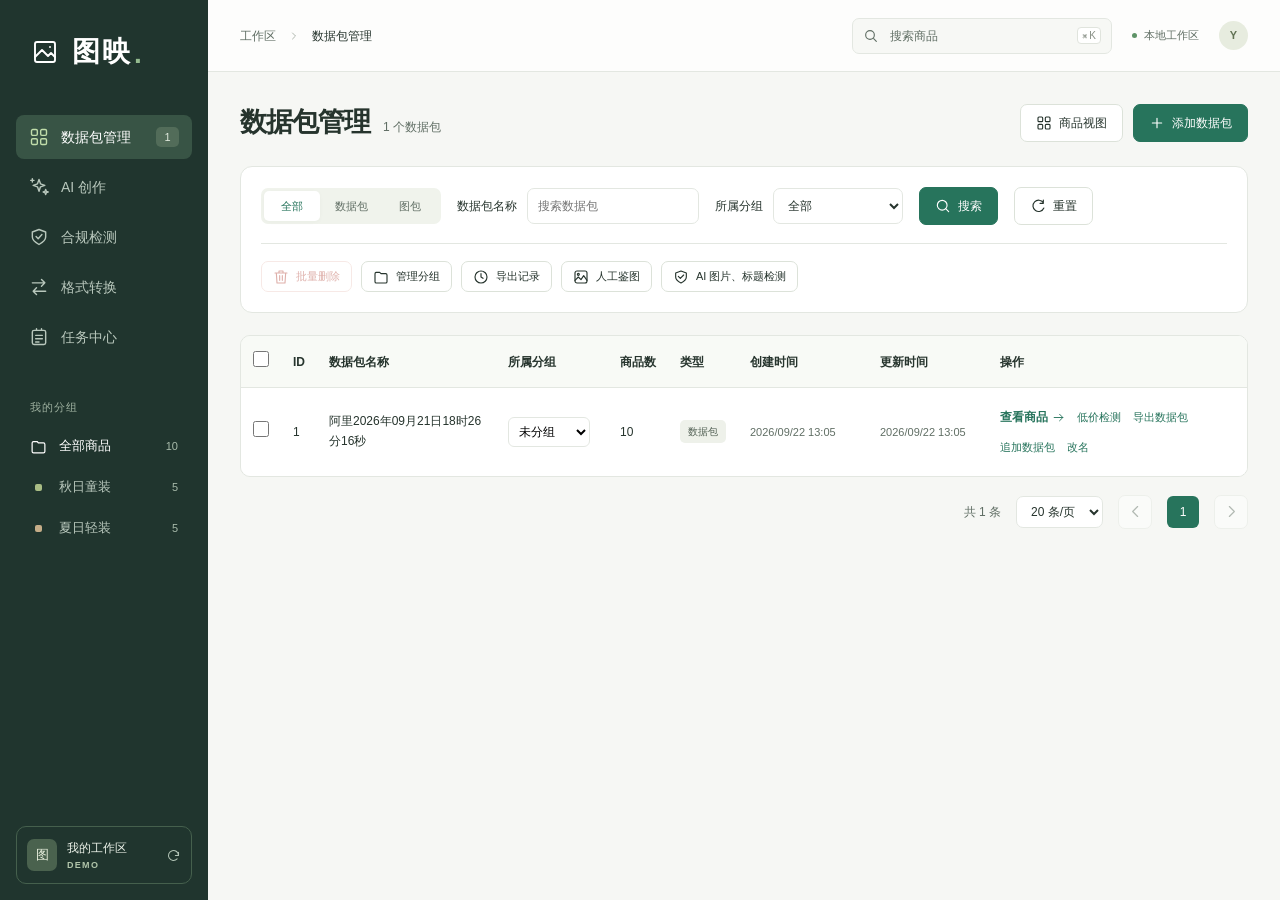
==== commit f1e07c2c: "Reshape Tuying package workbench to match reference layout" ====
--- a/tuying/index.html
+++ b/tuying/index.html
@@ -4,22 +4,24 @@
   <meta charset="utf-8">
   <meta name="viewport" content="width=device-width, initial-scale=1">
   <meta name="theme-color" content="#20352e">
-  <title>图映 · 商品资产</title>
+  <title>图映 · 数据包管理</title>
   <link rel="icon" href="data:image/svg+xml,%3Csvg xmlns='http://www.w3.org/2000/svg' viewBox='0 0 48 48'%3E%3Crect width='48' height='48' rx='12' fill='%2320352e'/%3E%3Cpath d='M13 15h22v18H13zM18 28l5-5 5 5 4-4M19 20h.1' fill='none' stroke='%23e7eee7' stroke-width='2' stroke-linejoin='round' stroke-linecap='round'/%3E%3C/svg%3E">
-  <link rel="stylesheet" href="styles.css">
-  <script src="data.js" defer></script>
-  <script src="core.js" defer></script>
-  <script src="app.js" defer></script>
+  <link rel="stylesheet" href="styles.css?v=20260922-layout2">
+  <link rel="stylesheet" href="workbench.css?v=20260922-layout2">
+  <script src="data.js?v=20260922-layout2" defer></script>
+  <script src="core.js?v=20260922-layout2" defer></script>
+  <script src="workbench.js?v=20260922-layout2" defer></script>
+  <script src="app.js?v=20260922-layout2" defer></script>
 </head>
 <body>
   <a class="skip-link" href="#main">跳到内容</a>
   <aside class="sidebar" aria-label="主侧栏">
-    <a class="brand" href="#library" aria-label="图映 商品资产">
+    <a class="brand" href="#library" aria-label="图映 数据包管理">
       <span class="brand-mark"><svg viewBox="0 0 32 32" aria-hidden="true"><path d="M8 6h16a2 2 0 0 1 2 2v16a2 2 0 0 1-2 2H8a2 2 0 0 1-2-2V8a2 2 0 0 1 2-2Z"/><path d="m6 21 7-7 6 6 3-3 4 4M21 11h.01"/></svg></span>
       <span>图映</span><span class="brand-period">.</span>
     </a>
     <nav class="primary-nav" aria-label="工作区">
-      <button class="nav-item active" data-nav="library" type="button"><svg viewBox="0 0 24 24" aria-hidden="true"><rect x="3" y="3" width="7" height="7" rx="1.6"/><rect x="14" y="3" width="7" height="7" rx="1.6"/><rect x="3" y="14" width="7" height="7" rx="1.6"/><rect x="14" y="14" width="7" height="7" rx="1.6"/></svg><span>商品资产</span><span class="nav-count" id="libraryCount">10</span></button>
+      <button class="nav-item active" data-nav="library" type="button"><svg viewBox="0 0 24 24" aria-hidden="true"><rect x="3" y="3" width="7" height="7" rx="1.6"/><rect x="14" y="3" width="7" height="7" rx="1.6"/><rect x="3" y="14" width="7" height="7" rx="1.6"/><rect x="14" y="14" width="7" height="7" rx="1.6"/></svg><span>数据包管理</span><span class="nav-count" id="libraryCount">1</span></button>
       <button class="nav-item" data-nav="studio" type="button"><svg viewBox="0 0 24 24" aria-hidden="true"><path d="m12 3 1.8 5.2L19 10l-5.2 1.8L12 17l-1.8-5.2L5 10l5.2-1.8L12 3ZM20 15l.8 2.2L23 18l-2.2.8L20 21l-.8-2.2L17 18l2.2-.8L20 15ZM4 2v4M2 4h4"/></svg><span>AI 创作</span></button>
       <button class="nav-item" data-nav="review" type="button"><svg viewBox="0 0 24 24" aria-hidden="true"><path d="m12 3 8 3v6c0 4.5-8 9-8 9s-8-4.5-8-9V6l8-3Z"/><path d="m8.5 11.5 2.5 2.5 4.5-5"/></svg><span>合规检测</span></button>
       <button class="nav-item" data-nav="export" type="button"><svg viewBox="0 0 24 24" aria-hidden="true"><path d="M4 7h15m-4-4 4 4-4 4M20 17H5m4-4-4 4 4 4"/></svg><span>格式转换</span></button>
--- a/tuying/styles.css
+++ b/tuying/styles.css
@@ -34,3 +34,6 @@
 dialog[open]:not(.lightbox){display:flex;flex-direction:column;overflow:hidden}dialog:not(.lightbox) .modal-header,dialog:not(.lightbox) .modal-footer{flex-shrink:0}dialog:not(.lightbox) .modal-body{overflow-y:auto;min-height:0}.detail-preview{align-self:start}.modal-footer{background:#fff}.task-row .button{white-space:nowrap}
 
 .status-pill.warning{color:#78531d}.status-pill.neutral{color:#546256}.tab-count{color:#54634e}
+.pk-back{margin-bottom:16px}.pk-filters{padding:20px;background:#fff;border:1px solid var(--border);border-radius:12px;margin-bottom:22px}.pk-filter-fields{display:flex;align-items:center;gap:16px;flex-wrap:wrap}.pk-type{width:180px}.pk-field{display:flex;align-items:center;gap:10px;font-size:12px}.pk-field input,.pk-field select{height:36px;border:1px solid var(--border);border-radius:7px;padding:0 10px;background:#fff;max-width:210px;min-width:130px;color:var(--text)}.pk-batch-actions{display:flex;flex-wrap:wrap;gap:9px;margin-top:18px;padding-top:17px;border-top:1px solid var(--border)}.pk-table-wrap{overflow:auto;border:1px solid var(--border);background:white;border-radius:10px}.pk-table{width:100%;min-width:1120px;border-collapse:collapse;font-size:12px;text-align:left}.pk-table th{background:#f8faf6;padding:15px 12px;font-weight:600;white-space:nowrap;border-bottom:1px solid var(--border)}.pk-table td{padding:18px 12px;border-bottom:1px solid var(--border);vertical-align:middle}.pk-table tr:last-child td{border-bottom:0}.pk-table td:first-child{width:36px}.pk-table td:nth-child(3){max-width:220px;min-width:170px}.pk-table td:nth-child(4){min-width:112px}.pk-table select{max-width:122px;border:1px solid var(--border);border-radius:6px;padding:6px;background:white;font-size:12px}.pk-name{background:none;border:0;font-size:12px;line-height:1.65;text-align:left;padding:0;max-width:210px;overflow:hidden;display:-webkit-box;-webkit-line-clamp:2;-webkit-box-orient:vertical;color:var(--text);font-weight:500}.pk-name:hover{color:var(--primary)}.pk-time{font-size:11px;color:var(--muted);width:130px}.pk-note{width:80px;border:0;border-bottom:1px solid transparent;background:none;padding:6px;outline-offset:0}.pk-note:focus{border-bottom-color:var(--primary)}.pk-row-actions{display:flex;align-items:center;gap:9px 12px;flex-wrap:wrap;width:235px}.pk-row-actions button{border:0;padding:2px 0;background:transparent;font-size:11px;color:var(--primary)}.pk-row-actions .pk-open{font-weight:650;font-size:12px;display:flex;align-items:center;gap:4px}.pk-row-actions svg{width:13px;height:13px}.pk-row-actions button:hover{text-decoration:underline}.pk-pagination{display:flex;align-items:center;justify-content:flex-end;gap:15px;margin-top:18px;font-size:12px;color:var(--muted)}.pk-pagination select{padding:7px 10px;border:1px solid var(--border);border-radius:7px;background:white;color:var(--text)}.pk-page-number{background:var(--primary);color:white;display:grid;place-items:center;width:32px;height:32px;border-radius:6px}.pk-empty{height:160px;text-align:center;color:var(--muted)}
+@media(max-width:760px){.pk-filters{padding:15px}.pk-filter-fields{gap:12px}.pk-field{flex:1;min-width:200px}.pk-field input,.pk-field select{flex:1;max-width:none}.pk-type{width:100%}.pk-batch-actions .button{font-size:11px}.pk-pagination{gap:8px}}
+.pk-table th:last-child,.pk-table td:last-child{position:sticky;right:0;background:#fff;box-shadow:-8px 0 12px -12px #20352e80;min-width:250px}.pk-table th:last-child{background:#f8faf6}
--- a/tuying/workbench.css
+++ b/tuying/workbench.css
@@ -0,0 +1,10 @@
+/* Data package workspace: independent of the dashboard and its dialogs. */
+dialog.wb-dialog{--wb-bg:#fafbf8;--wb-paper:#fff;--wb-ink:#24362e;--wb-muted:#758478;--wb-line:#e4eae3;--wb-green:#287d68;--wb-tint:#edf6ef;--wb-danger:#b54d48;box-sizing:border-box;position:fixed;inset:0;width:100vw;height:100dvh;max-width:none;max-height:none;margin:0;padding:0;border:0;border-radius:0;background:var(--wb-bg);color:var(--wb-ink);font:12px/1.5 -apple-system,BlinkMacSystemFont,"Segoe UI","PingFang SC","Microsoft YaHei",sans-serif;overflow:hidden;box-shadow:none}
+dialog.wb-dialog[open]{display:flex!important;flex-direction:column}.wb-dialog::backdrop{background:#26392c55}.wb-dialog *{box-sizing:border-box}.wb-dialog button,.wb-dialog input,.wb-dialog select{font:inherit}.wb-dialog button{cursor:pointer}.wb-dialog button:disabled{cursor:default;opacity:.38}.wb-dialog button:focus-visible,.wb-dialog input:focus-visible,.wb-dialog select:focus-visible{outline:2px solid #418d74;outline-offset:3px}.wb-dialog h1,.wb-dialog h2,.wb-dialog p{margin:0}.wb-dialog input[type=checkbox]{appearance:auto;width:14px;height:14px;accent-color:var(--wb-green);flex:none;margin:0;cursor:pointer}.wb-dialog svg{width:16px;height:16px;flex:none}.wb-dialog input:not([type=checkbox]),.wb-dialog select{border:1px solid var(--wb-line);border-radius:5px;min-width:0;color:var(--wb-ink);background:#fff;padding:8px 10px;min-height:34px;box-shadow:none}.wb-dialog input.wb-invalid{border-color:#d7aaa5}.wb-dialog input::placeholder{color:#9aa49b}.wb-spacer{flex:1}.wb-button{display:inline-flex;align-items:center;justify-content:center;gap:6px;white-space:nowrap;border:1px solid #dce6de;border-radius:5px;background:#fff;color:#426452;min-height:34px;padding:6px 11px;transition:background .15s,border-color .15s;flex:none}.wb-button:hover:not(:disabled){border-color:#a0c4b4;background:#f0f7f1}.wb-button.wb-primary{background:#26775f;color:#fff;border-color:#26775f}.wb-button.wb-primary:hover:not(:disabled){background:#1d624e;border-color:#1d624e}.wb-button.wb-danger{color:#b7554e;border-color:#ebd9d5;background:#fffdfc}.wb-button.wb-danger:hover:not(:disabled){background:#fff0ed;border-color:#d5aaa3}.wb-button.wb-danger-solid{color:#fff;background:#ae4b46;border-color:#ae4b46}.wb-button.wb-small{min-height:30px;font-size:11px;padding:4px 9px}.wb-button.wb-icon{width:29px;height:29px;min-height:29px;padding:5px;border:0;background:transparent;color:#7d8b7f;border-radius:4px}.wb-button.wb-icon:hover:not(:disabled){color:#326e58;background:#eaf2ec}.wb-button.wb-text{border:0;background:transparent;padding:5px 9px}.wb-header{display:flex;align-items:center;justify-content:space-between;gap:20px;min-height:61px;padding:0 23px;border-bottom:1px solid var(--wb-line);background:#fff;flex:none}.wb-heading{display:flex;align-items:center;gap:11px;white-space:nowrap}.wb-heading>svg{color:#418b71;width:19px;height:19px}.wb-heading h1{font-size:16px;font-weight:650;letter-spacing:.4px}.wb-heading>span{color:#8b968c;font-size:11px;margin-left:5px}.wb-header-right{display:flex;align-items:center;gap:23px;min-width:0}.wb-check{display:inline-flex;gap:7px;align-items:center;white-space:nowrap;color:#637969;font-size:11px}.wb-status{font-size:11px;color:#418260;white-space:nowrap}.wb-error{color:#bc5b4f!important}.wb-toolbar{display:flex;align-items:center;gap:8px;min-height:61px;padding:12px 20px;background:#fbfcf9;border-bottom:1px solid var(--wb-line);flex:none;flex-wrap:wrap}.wb-layout{display:grid;grid-template-columns:292px minmax(0,1fr);flex:1;min-height:0}.wb-sidebar{display:flex;flex-direction:column;min-height:0;background:#fff;border-right:1px solid var(--wb-line);padding:0 13px}.wb-sidebar-head{display:flex;align-items:center;gap:5px;padding:17px 5px 10px}.wb-sidebar-head h2{font-size:12px;font-weight:600;flex:1}.wb-search{display:flex;align-items:center;gap:7px;border:1px solid var(--wb-line);border-radius:5px;background:#fafcf8;margin:0 3px 9px;padding-left:10px}.wb-search svg{width:14px;height:14px;color:#8b9c8c}.wb-dialog .wb-search input{border:0;background:transparent;flex:1;width:100%;min-height:32px;padding:6px 9px 6px 0;font-size:11px}.wb-dialog .wb-filter{margin:0 3px 10px;padding:6px 9px;min-height:30px;font-size:11px;color:#7a897e;background:#fff}.wb-product-list{flex:1;overflow:auto;min-height:0;margin:0 -4px;padding:0 3px;scrollbar-width:thin;scrollbar-color:#d9e2d8 transparent}.wb-product{position:relative;display:flex;align-items:flex-start;gap:7px;border:1px solid transparent;border-radius:7px;margin:4px 0;padding:12px 8px;min-height:103px;transition:background .12s}.wb-product:hover{background:#f7faf5}.wb-product.wb-active{background:#eef7f1;border-color:#c3dfcd}.wb-product-check{padding-top:4px;flex:none;display:block}.wb-product-open{display:flex;gap:10px;min-width:0;flex:1;padding:0;background:transparent;border:0;text-align:left;color:inherit}.wb-product-open>img{width:51px;height:62px;object-fit:cover;border-radius:4px;background:#eef1e9;flex:none}.wb-product-copy{display:block;min-width:0;flex:1}.wb-product-copy strong{display:-webkit-box;-webkit-line-clamp:2;-webkit-box-orient:vertical;overflow:hidden;font-weight:500;font-size:11px;line-height:1.6}.wb-id{display:block;font-size:9px;letter-spacing:.3px;color:#8d998f;margin-top:5px;font-variant-numeric:tabular-nums}.wb-product-meta{display:flex;align-items:center;gap:7px;margin-top:5px;font-size:10px;color:#718074;white-space:nowrap}.wb-platform{color:#558768;background:#e1ede3;border-radius:3px;padding:1px 5px;font-size:9px}.wb-pagination{display:flex;align-items:center;justify-content:center;gap:10px;padding:9px 5px;border-top:1px solid var(--wb-line);color:#7d8b7f;font-size:10px;flex:none}.wb-pagination>.wb-button{height:24px;min-height:24px;width:24px}.wb-pagination>span:first-child{margin-right:auto}.wb-navigation{display:flex;justify-content:space-between;gap:9px;padding:0 0 11px}.wb-navigation>.wb-button{flex:1;color:#778c7d;background:#fcfdfb;border-color:#e8ede6;font-size:10px}.wb-navigation svg{width:12px;height:12px}.wb-editor{min-height:0;overflow:auto;padding:20px 24px 50px;background:#fff;scrollbar-width:thin;scrollbar-color:#d9e2d8 transparent}.wb-fields{display:grid;gap:16px;margin-bottom:21px}.wb-category{display:flex;align-items:center;gap:15px}.wb-category>label,.wb-title-field>label{font-size:11px;color:#6f8175;white-space:nowrap;min-width:50px}.wb-dialog .wb-category>input{flex:1;max-width:650px;background:#fcfdfb;padding:8px 11px;font-size:12px}.wb-category>.wb-button{font-size:10px;color:#9ba59d}.wb-title-field{display:flex;align-items:center;gap:15px;position:relative}.wb-dialog .wb-title-field>input{flex:1;font-size:13px;padding-right:80px;height:38px}.wb-title-count{position:absolute;right:12px;top:50%;transform:translateY(-50%);font-size:11px;font-variant-numeric:tabular-nums;color:#617e69;background:#fff;padding-left:8px;white-space:nowrap}.wb-title-count>span{color:#9ba59d;font-size:10px}.wb-product-line{display:flex;align-items:center;gap:21px;padding-left:65px;font-size:10px;color:#8a968c;min-height:14px}.wb-product-line b{font-weight:400;margin-left:9px;color:#627567;letter-spacing:.4px}.wb-product-line>span+span{position:relative}.wb-product-line>span+span:before{content:'';position:absolute;left:-11px;top:4px;bottom:4px;width:1px;background:#e4eae3}.wb-media-section{border-top:1px solid var(--wb-line)}.wb-tabs{display:flex;align-items:stretch;gap:26px;border-bottom:1px solid var(--wb-line);overflow:auto;scrollbar-width:none;min-height:48px}.wb-tab{display:flex;gap:7px;align-items:center;border:0;border-bottom:2px solid transparent;background:transparent;padding:12px 0;color:#79887c;font-size:12px;white-space:nowrap}.wb-tab>span{font-size:9px;min-width:17px;line-height:18px;border-radius:4px;background:#f0f3ed;color:#9ba598;text-align:center;padding:0 4px}.wb-tab.wb-active{color:#247a5f;border-bottom-color:#398d6e;font-weight:600}.wb-tab.wb-active>span{background:#e8f4eb;color:#4f8b65}.wb-media-toolbar{display:flex;align-items:center;gap:13px;padding:16px 0 14px;min-height:58px}.wb-media-toolbar>.wb-button{font-size:10px}.wb-media-toolbar .wb-check{font-size:10px}.wb-upload{position:relative;overflow:hidden;cursor:pointer}.wb-upload input{position:absolute!important;inset:0!important;opacity:0;width:100%;height:100%;cursor:pointer;padding:0!important}.wb-upload:focus-within{outline:2px solid var(--wb-green);outline-offset:3px}.wb-media-grid{display:grid;grid-template-columns:repeat(auto-fill,minmax(130px,1fr));gap:14px;align-items:start;padding-bottom:25px}.wb-media-card{min-width:0}.wb-card-head{display:flex;align-items:center;justify-content:space-between;padding:0 2px 7px;color:#99a297;font-size:9px}.wb-card-head>span{font-variant-numeric:tabular-nums}.wb-dialog .wb-card-head input{width:12px;height:12px}.wb-image{display:block;width:100%;aspect-ratio:1;overflow:hidden;padding:0;border:1px solid #edf0e9;border-radius:5px;background:#f4f6f0;cursor:zoom-in!important}.wb-image>img{display:block;width:100%;height:100%;object-fit:contain;transition:transform .2s}.wb-image:hover>img{transform:scale(1.035)}.wb-image-actions{display:flex;align-items:center;gap:1px;padding:4px 0 0}.wb-image-actions .wb-button{height:25px;min-height:25px;width:26px;color:#94a092}.wb-image-actions .wb-button svg{width:13px;height:13px}.wb-image-actions .wb-button:last-child:hover{color:#ad635b;background:#fbf0ec}.wb-video-grid{grid-template-columns:minmax(220px,350px)}.wb-media-card>video{display:block;width:100%;max-height:340px;border-radius:6px;background:#eff2ea}.wb-empty{display:flex;align-items:center;justify-content:center;gap:12px;min-height:130px;color:#9ba59d;font-size:12px}.wb-empty-full{min-height:70vh}.wb-empty-media{grid-column:1/-1;flex-direction:column;min-height:180px;border:1px dashed #e0e8dc;border-radius:6px;background:#fcfdfb;color:#acb6a8}.wb-empty-media>svg{width:30px;height:30px;stroke-width:1.1}.wb-skus{margin-top:2px;border-top:1px solid var(--wb-line)}.wb-section-head{display:flex;align-items:center;gap:10px;padding:17px 0 13px}.wb-section-head h2{font-size:12px;font-weight:600;color:#526e5b}.wb-section-head h2>span{font-size:10px;color:#9ba599;font-weight:400;margin-left:7px}.wb-section-head .wb-button{font-size:10px}.wb-sku-wrap{overflow:auto;border:1px solid var(--wb-line);border-radius:5px}.wb-sku-table{border-collapse:collapse;width:100%;font-size:11px}.wb-sku-table th{text-align:left;color:#8d9a8d;font-weight:400;font-size:10px;background:#f9fbf7;padding:10px 12px;border-bottom:1px solid var(--wb-line);white-space:nowrap}.wb-sku-table td{padding:8px 12px;border-bottom:1px solid #eff2eb}.wb-sku-table tr:last-child td{border-bottom:0}.wb-dialog .wb-sku-table input{font-size:11px;padding:6px 8px;min-height:29px;width:100%;border-color:#e8ece4;min-width:75px}.wb-sku-name{display:flex;gap:11px;align-items:center;min-width:200px}.wb-sku-name>img{width:31px;height:33px;object-fit:cover;border-radius:3px;flex:none}.wb-dialog .wb-sku-name>input{border-color:transparent;background:transparent}.wb-sku-table th:first-child{width:44%}.wb-sku-table th:nth-child(3),.wb-sku-table th:nth-child(4){width:120px}.wb-sku-table th:last-child{width:45px}.wb-sku-id{font-size:9px;letter-spacing:.2px;color:#98a293;font-variant-numeric:tabular-nums}.wb-bottom{display:flex;align-items:center;padding:0 20px;min-height:31px;background:#fafcf8;border-top:1px solid var(--wb-line);font-size:9px;color:#9ba79b;flex:none}.wb-bottom .wb-button{font-size:9px;min-height:26px;color:#b99b94}.wb-hover[popover]{position:fixed;inset:auto;margin:0;padding:8px;border:1px solid #d8e3d8;border-radius:8px;background:#fff;box-shadow:0 16px 46px #26382b33;pointer-events:none;overflow:hidden}.wb-hover>img{display:block;width:100%;height:100%;object-fit:contain}dialog.wb-panel{--wb-line:#e4eae3;--wb-ink:#24362e;--wb-green:#287d68;width:min(480px,calc(100vw - 32px));max-width:calc(100vw - 32px);max-height:calc(100dvh - 60px);padding:0;margin:auto;border:1px solid #dce5da;border-radius:10px;background:#fff;color:var(--wb-ink);box-shadow:0 24px 80px #1c37282b;overflow:hidden;font-size:12px}dialog.wb-panel[open]{display:flex!important;flex-direction:column}.wb-panel::backdrop{background:#233c2f55;backdrop-filter:blur(3px)}.wb-panel-header{display:flex;align-items:center;justify-content:space-between;padding:17px 21px;border-bottom:1px solid #e9ede5;flex:none}.wb-panel-header h2{font-size:15px;font-weight:550}.wb-panel-body{padding:21px;overflow:auto;min-height:0}.wb-panel-footer{display:flex;justify-content:flex-end;gap:10px;padding:14px 21px;border-top:1px solid #e9ede5;flex:none}.wb-confirm{min-height:50px;color:#7a897d;display:flex;align-items:center}.wb-panel-form{display:grid;gap:17px}.wb-panel-form label{display:grid;gap:7px;color:#718674;font-size:11px}.wb-panel-form input{width:100%}.wb-form-row{display:grid;grid-template-columns:1fr 1fr;gap:14px}.wb-threshold{display:flex;align-items:center;gap:9px;margin-bottom:16px;color:#81917f;font-size:11px}.wb-dialog .wb-threshold input{width:98px;min-height:32px;padding:5px 8px}.wb-low-row{display:flex;align-items:center;width:100%;gap:15px;padding:13px 0;border:0;border-bottom:1px solid #edf0e8;background:transparent;color:#486551;text-align:left}.wb-low-row>span{display:grid;gap:5px;flex:1}.wb-low-row strong{font-size:12px;font-weight:500}.wb-low-row small{color:#94a08f;font-size:10px}.wb-low-row b{font-size:12px;font-weight:500}.wb-low-row>svg{width:13px;height:13px;color:#9da893}.wb-blacklist-form{display:flex;gap:8px}.wb-blacklist-form input{min-width:0;flex:1}.wb-blacklist-words{display:flex;flex-wrap:wrap;gap:8px;padding:18px 0}.wb-word{border:1px solid #e0e8dc;border-radius:5px;background:#f6faf2;color:#758b69;padding:5px 8px;display:flex;align-items:center;gap:8px;font-size:11px}.wb-word>svg{width:12px;height:12px}.wb-zoom-panel{width:min(900px,calc(100vw - 32px));max-height:calc(100dvh - 40px)}.wb-zoom-panel .wb-panel-body{display:flex;justify-content:center;padding:16px;background:#f7f9f3}.wb-zoom-image{display:block;max-width:100%;max-height:calc(100dvh - 150px);object-fit:contain}
+@media(min-width:1500px){.wb-layout{grid-template-columns:308px minmax(0,1fr)}.wb-editor{padding:24px 30px 60px}.wb-media-grid{grid-template-columns:repeat(auto-fill,minmax(150px,1fr));gap:18px}.wb-product{padding:13px 9px}.wb-product-open>img{width:58px;height:69px}.wb-product-copy strong{font-size:12px}.wb-product-meta{font-size:11px}.wb-product-line{margin-top:3px}.wb-fields{margin-bottom:25px;gap:18px}}
+@media(max-width:1200px){.wb-toolbar{gap:6px;padding:10px 15px}.wb-toolbar>.wb-button{font-size:10px;padding:5px 8px;min-height:31px}.wb-toolbar>.wb-spacer{display:none}.wb-layout{grid-template-columns:260px minmax(0,1fr)}.wb-editor{padding:18px 20px 45px}.wb-media-grid{grid-template-columns:repeat(auto-fill,minmax(118px,1fr));gap:12px}.wb-tabs{gap:20px}.wb-product-copy strong{font-size:10px}.wb-product-open>img{width:45px;height:55px}.wb-sidebar{padding:0 10px}.wb-product{gap:6px;padding:10px 6px}.wb-product-open{gap:8px}.wb-id{font-size:8px}.wb-product-meta{font-size:9px;gap:5px}.wb-header{min-height:56px;padding:0 19px}.wb-heading h1{font-size:15px}.wb-sku-table td,.wb-sku-table th{padding-left:8px;padding-right:8px}.wb-sku-id{font-size:8px}}
+@media(max-width:900px){.wb-layout{grid-template-columns:222px minmax(0,1fr)}.wb-heading>span{display:none}.wb-header-right{gap:13px}.wb-title-field{gap:10px}.wb-category{gap:10px}.wb-product-line{padding-left:60px;flex-wrap:wrap;gap:5px 20px;font-size:9px}.wb-product-meta{flex-wrap:wrap;gap:3px 6px;white-space:normal}.wb-id{letter-spacing:0}.wb-product-open>img{width:40px;height:48px}.wb-product-open{gap:7px}.wb-product-copy strong{font-size:10px}.wb-tabs{gap:18px}.wb-tab{font-size:11px;gap:5px}.wb-media-grid{grid-template-columns:repeat(auto-fill,minmax(112px,1fr));gap:11px}.wb-editor{padding:17px 17px 35px}.wb-navigation{gap:5px}.wb-navigation>.wb-button{font-size:9px;padding:5px}.wb-header-right>.wb-status{max-width:140px;overflow:hidden;text-overflow:ellipsis}}
+@media(max-width:650px){.wb-header{padding:0 14px;min-height:54px}.wb-heading{gap:8px}.wb-heading h1{font-size:14px}.wb-header-right{gap:10px}.wb-header-right .wb-check{font-size:10px;gap:4px}.wb-header-right>.wb-status{max-width:80px;font-size:9px}.wb-toolbar{flex-wrap:nowrap;overflow-x:auto;padding:8px 12px;min-height:50px;scrollbar-width:none;gap:7px}.wb-toolbar>.wb-button{min-height:32px;font-size:10px}.wb-layout{display:flex;flex-direction:column}.wb-sidebar{flex:none;padding:0 12px;border-right:0;border-bottom:1px solid var(--wb-line);height:112px;position:relative}.wb-sidebar-head,.wb-search,.wb-filter,.wb-pagination,.wb-navigation{display:none}.wb-product-list{display:flex;align-items:stretch;gap:9px;overflow-x:auto;overflow-y:hidden;padding:9px 0;margin:0;scrollbar-width:none}.wb-product{margin:0;width:195px;min-width:195px;min-height:88px;padding:9px 7px}.wb-product-open>img{width:39px;height:47px}.wb-product-copy strong{font-size:9px;-webkit-line-clamp:2;line-height:1.45}.wb-product-check{padding-top:2px}.wb-dialog .wb-product-check input{width:12px;height:12px}.wb-id{font-size:8px;margin-top:3px}.wb-product-meta{font-size:8px;margin-top:4px;gap:4px}.wb-platform{font-size:8px;padding:0 3px}.wb-editor{flex:1;padding:17px 14px 35px}.wb-fields{gap:12px;margin-bottom:16px}.wb-category>label,.wb-title-field>label{font-size:10px;min-width:43px}.wb-title-field{gap:8px}.wb-category{gap:8px}.wb-dialog .wb-category>input{min-height:32px;padding:6px 9px;font-size:11px}.wb-dialog .wb-title-field>input{font-size:11px;height:35px;padding:6px 65px 6px 9px}.wb-title-count{font-size:10px;right:9px;padding-left:4px}.wb-title-count>span{font-size:9px}.wb-product-line{padding-left:51px;font-size:8px;gap:5px 16px}.wb-product-line>span+span:before{left:-8px}.wb-tabs{gap:21px;min-height:43px}.wb-tab{font-size:11px;padding:9px 0}.wb-tab>span{font-size:8px;min-width:15px;line-height:16px}.wb-media-toolbar{gap:8px;padding:12px 0}.wb-media-toolbar .wb-button{font-size:9px;padding:4px 7px;min-height:28px}.wb-media-toolbar svg{width:12px;height:12px}.wb-media-toolbar .wb-check{font-size:9px;gap:5px}.wb-dialog .wb-media-toolbar input{width:12px;height:12px}.wb-media-grid{grid-template-columns:repeat(3,minmax(0,1fr));gap:12px 10px;padding-bottom:17px}.wb-video-grid{grid-template-columns:minmax(0,1fr)}.wb-video-grid .wb-media-card{max-width:320px}.wb-card-head{font-size:8px;padding-bottom:5px}.wb-image-actions .wb-button{width:24px;height:25px}.wb-skus .wb-section-head{padding:15px 0 11px;gap:8px}.wb-section-head h2{font-size:11px}.wb-section-head .wb-button{font-size:9px}.wb-sku-name{min-width:180px}.wb-sku-table th:nth-child(2),.wb-sku-table td:nth-child(2){display:none}.wb-sku-table{min-width:460px}.wb-sku-name>img{width:26px;height:30px}.wb-dialog .wb-sku-table input{font-size:10px;min-width:60px;padding:5px}.wb-sku-name>input{min-width:100px!important}.wb-bottom{padding:0 14px;min-height:28px}.wb-hover{display:none!important}.wb-empty-media{min-height:135px}.wb-panel-header{padding:15px 17px}.wb-panel-body{padding:18px}.wb-panel-footer{padding:13px 18px}}
+@media(prefers-reduced-motion:reduce){.wb-dialog *{transition:none!important;animation:none!important}}
+.wb-inspection .wb-media-grid{grid-template-columns:repeat(auto-fill,minmax(250px,1fr));gap:20px}.wb-inspection .wb-skus{display:none}.wb-inspection .wb-image{aspect-ratio:3/4}.wb-inspection .wb-image-actions>.wb-reviewed{font-size:10px;min-height:27px;height:auto;width:auto;padding:4px 7px;color:#398467}.wb-threshold [hidden]{display:none!important}.wb-dialog[open]{animation:none}
+@media(max-width:650px){.wb-inspection .wb-media-grid{grid-template-columns:repeat(2,minmax(0,1fr));gap:12px}.wb-inspection .wb-image-actions{flex-wrap:wrap}.wb-inspection .wb-image-actions>.wb-reviewed{width:100%;font-size:10px;justify-content:flex-start;margin-bottom:3px}}
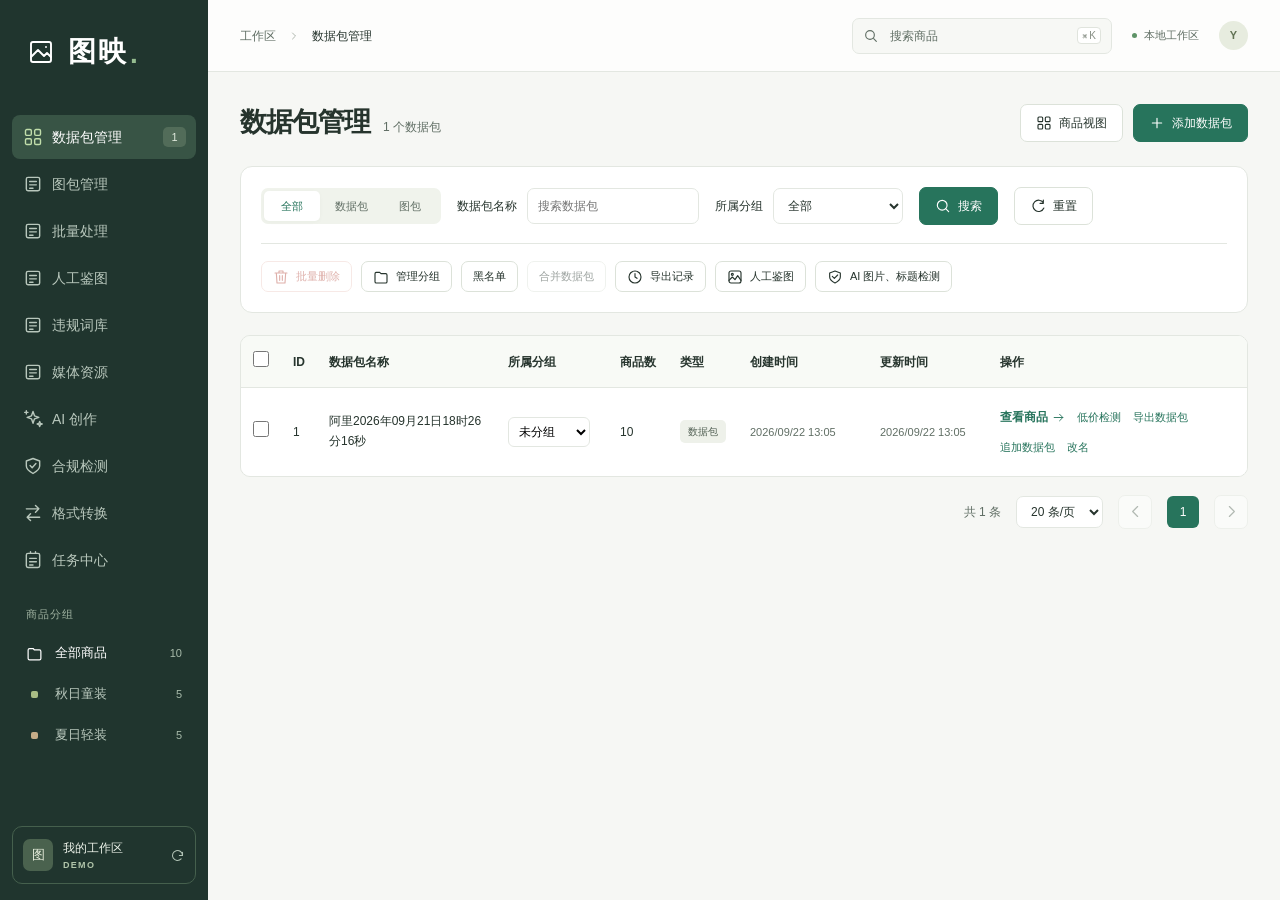
==== commit b1d3d7fe: "Complete Tuying package, batch, review and export workflows" ====
--- a/tuying/index.html
+++ b/tuying/index.html
@@ -6,12 +6,14 @@
   <meta name="theme-color" content="#20352e">
   <title>图映 · 数据包管理</title>
   <link rel="icon" href="data:image/svg+xml,%3Csvg xmlns='http://www.w3.org/2000/svg' viewBox='0 0 48 48'%3E%3Crect width='48' height='48' rx='12' fill='%2320352e'/%3E%3Cpath d='M13 15h22v18H13zM18 28l5-5 5 5 4-4M19 20h.1' fill='none' stroke='%23e7eee7' stroke-width='2' stroke-linejoin='round' stroke-linecap='round'/%3E%3C/svg%3E">
-  <link rel="stylesheet" href="styles.css?v=20260922-layout2">
-  <link rel="stylesheet" href="workbench.css?v=20260922-layout2">
-  <script src="data.js?v=20260922-layout2" defer></script>
-  <script src="core.js?v=20260922-layout2" defer></script>
-  <script src="workbench.js?v=20260922-layout2" defer></script>
-  <script src="app.js?v=20260922-layout2" defer></script>
+  <link rel="stylesheet" href="styles.css?v=20260922-parity3">
+  <link rel="stylesheet" href="workbench.css?v=20260922-parity3">
+  <link rel="stylesheet" href="bulk.css?v=20260922-parity3">
+  <script src="data.js?v=20260922-parity3" defer></script>
+  <script src="core.js?v=20260922-parity3" defer></script>
+  <script src="workbench.js?v=20260922-parity3" defer></script>
+  <script src="bulk.js?v=20260922-parity3" defer></script>
+  <script src="app.js?v=20260922-parity3" defer></script>
 </head>
 <body>
   <a class="skip-link" href="#main">跳到内容</a>
@@ -22,12 +24,12 @@
     </a>
     <nav class="primary-nav" aria-label="工作区">
       <button class="nav-item active" data-nav="library" type="button"><svg viewBox="0 0 24 24" aria-hidden="true"><rect x="3" y="3" width="7" height="7" rx="1.6"/><rect x="14" y="3" width="7" height="7" rx="1.6"/><rect x="3" y="14" width="7" height="7" rx="1.6"/><rect x="14" y="14" width="7" height="7" rx="1.6"/></svg><span>数据包管理</span><span class="nav-count" id="libraryCount">1</span></button>
-      <button class="nav-item" data-nav="studio" type="button"><svg viewBox="0 0 24 24" aria-hidden="true"><path d="m12 3 1.8 5.2L19 10l-5.2 1.8L12 17l-1.8-5.2L5 10l5.2-1.8L12 3ZM20 15l.8 2.2L23 18l-2.2.8L20 21l-.8-2.2L17 18l2.2-.8L20 15ZM4 2v4M2 4h4"/></svg><span>AI 创作</span></button>
+      <button class="nav-item" data-nav="albums" type="button"><svg viewBox="0 0 24 24" aria-hidden="true"><rect x="4" y="4" width="16" height="16" rx="2"/><path d="M8 9h8M8 13h8M8 17h4"/></svg><span>图包管理</span></button><button class="nav-item" data-nav="bulk" type="button"><svg viewBox="0 0 24 24" aria-hidden="true"><rect x="4" y="4" width="16" height="16" rx="2"/><path d="M8 9h8M8 13h8M8 17h4"/></svg><span>批量处理</span></button><button class="nav-item" data-nav="inspect" type="button"><svg viewBox="0 0 24 24" aria-hidden="true"><rect x="4" y="4" width="16" height="16" rx="2"/><path d="M8 9h8M8 13h8M8 17h4"/></svg><span>人工鉴图</span></button><button class="nav-item" data-nav="words" type="button"><svg viewBox="0 0 24 24" aria-hidden="true"><rect x="4" y="4" width="16" height="16" rx="2"/><path d="M8 9h8M8 13h8M8 17h4"/></svg><span>违规词库</span></button><button class="nav-item" data-nav="media" type="button"><svg viewBox="0 0 24 24" aria-hidden="true"><rect x="4" y="4" width="16" height="16" rx="2"/><path d="M8 9h8M8 13h8M8 17h4"/></svg><span>媒体资源</span></button><button class="nav-item" data-nav="studio" type="button"><svg viewBox="0 0 24 24" aria-hidden="true"><path d="m12 3 1.8 5.2L19 10l-5.2 1.8L12 17l-1.8-5.2L5 10l5.2-1.8L12 3ZM20 15l.8 2.2L23 18l-2.2.8L20 21l-.8-2.2L17 18l2.2-.8L20 15ZM4 2v4M2 4h4"/></svg><span>AI 创作</span></button>
       <button class="nav-item" data-nav="review" type="button"><svg viewBox="0 0 24 24" aria-hidden="true"><path d="m12 3 8 3v6c0 4.5-8 9-8 9s-8-4.5-8-9V6l8-3Z"/><path d="m8.5 11.5 2.5 2.5 4.5-5"/></svg><span>合规检测</span></button>
       <button class="nav-item" data-nav="export" type="button"><svg viewBox="0 0 24 24" aria-hidden="true"><path d="M4 7h15m-4-4 4 4-4 4M20 17H5m4-4-4 4 4 4"/></svg><span>格式转换</span></button>
       <button class="nav-item" data-nav="tasks" type="button"><svg viewBox="0 0 24 24" aria-hidden="true"><rect x="4" y="4" width="16" height="17" rx="2"/><path d="M9 4V2m6 2V2M8 10h8M8 14h8M8 18h4"/></svg><span>任务中心</span><span class="nav-task-dot" id="taskDot" hidden></span></button>
     </nav>
-    <div class="sidebar-section-title">我的分组</div>
+    <div class="sidebar-section-title">商品分组</div>
     <nav class="group-nav" aria-label="商品分组">
       <button class="sidebar-group active" data-group="all" type="button"><svg viewBox="0 0 24 24" aria-hidden="true"><path d="M3 7a2 2 0 0 1 2-2h5l2 2h7a2 2 0 0 1 2 2v10a2 2 0 0 1-2 2H5a2 2 0 0 1-2-2V7Z"/></svg><span>全部商品</span><span id="groupCountAll">10</span></button>
       <button class="sidebar-group" data-group="秋日童装" type="button"><span class="group-dot dot-olive"></span><span>秋日童装</span><span id="groupCountAutumn">5</span></button>
--- a/tuying/styles.css
+++ b/tuying/styles.css
@@ -37,3 +37,7 @@
 .pk-back{margin-bottom:16px}.pk-filters{padding:20px;background:#fff;border:1px solid var(--border);border-radius:12px;margin-bottom:22px}.pk-filter-fields{display:flex;align-items:center;gap:16px;flex-wrap:wrap}.pk-type{width:180px}.pk-field{display:flex;align-items:center;gap:10px;font-size:12px}.pk-field input,.pk-field select{height:36px;border:1px solid var(--border);border-radius:7px;padding:0 10px;background:#fff;max-width:210px;min-width:130px;color:var(--text)}.pk-batch-actions{display:flex;flex-wrap:wrap;gap:9px;margin-top:18px;padding-top:17px;border-top:1px solid var(--border)}.pk-table-wrap{overflow:auto;border:1px solid var(--border);background:white;border-radius:10px}.pk-table{width:100%;min-width:1120px;border-collapse:collapse;font-size:12px;text-align:left}.pk-table th{background:#f8faf6;padding:15px 12px;font-weight:600;white-space:nowrap;border-bottom:1px solid var(--border)}.pk-table td{padding:18px 12px;border-bottom:1px solid var(--border);vertical-align:middle}.pk-table tr:last-child td{border-bottom:0}.pk-table td:first-child{width:36px}.pk-table td:nth-child(3){max-width:220px;min-width:170px}.pk-table td:nth-child(4){min-width:112px}.pk-table select{max-width:122px;border:1px solid var(--border);border-radius:6px;padding:6px;background:white;font-size:12px}.pk-name{background:none;border:0;font-size:12px;line-height:1.65;text-align:left;padding:0;max-width:210px;overflow:hidden;display:-webkit-box;-webkit-line-clamp:2;-webkit-box-orient:vertical;color:var(--text);font-weight:500}.pk-name:hover{color:var(--primary)}.pk-time{font-size:11px;color:var(--muted);width:130px}.pk-note{width:80px;border:0;border-bottom:1px solid transparent;background:none;padding:6px;outline-offset:0}.pk-note:focus{border-bottom-color:var(--primary)}.pk-row-actions{display:flex;align-items:center;gap:9px 12px;flex-wrap:wrap;width:235px}.pk-row-actions button{border:0;padding:2px 0;background:transparent;font-size:11px;color:var(--primary)}.pk-row-actions .pk-open{font-weight:650;font-size:12px;display:flex;align-items:center;gap:4px}.pk-row-actions svg{width:13px;height:13px}.pk-row-actions button:hover{text-decoration:underline}.pk-pagination{display:flex;align-items:center;justify-content:flex-end;gap:15px;margin-top:18px;font-size:12px;color:var(--muted)}.pk-pagination select{padding:7px 10px;border:1px solid var(--border);border-radius:7px;background:white;color:var(--text)}.pk-page-number{background:var(--primary);color:white;display:grid;place-items:center;width:32px;height:32px;border-radius:6px}.pk-empty{height:160px;text-align:center;color:var(--muted)}
 @media(max-width:760px){.pk-filters{padding:15px}.pk-filter-fields{gap:12px}.pk-field{flex:1;min-width:200px}.pk-field input,.pk-field select{flex:1;max-width:none}.pk-type{width:100%}.pk-batch-actions .button{font-size:11px}.pk-pagination{gap:8px}}
 .pk-table th:last-child,.pk-table td:last-child{position:sticky;right:0;background:#fff;box-shadow:-8px 0 12px -12px #20352e80;min-width:250px}.pk-table th:last-child{background:#f8faf6}
+/* Reference-parity workflows */
+.primary-nav{gap:3px}.nav-item{min-height:39px;padding-top:8px;padding-bottom:8px}.sidebar{overflow-y:auto}.sidebar-section-title{margin-top:24px}.sidebar-bottom{padding-top:20px}.v3-inline{display:flex;gap:12px;align-items:center;margin:12px 0}.v3-inline>input{min-width:0;flex:1;padding:9px 11px;border:1px solid var(--border);border-radius:7px}.v3-inline .import-drop{flex:1}.v3-rows{display:grid;gap:0;margin:16px 0}.v3-rows>div{display:flex;gap:14px;align-items:center;justify-content:space-between;padding:12px 3px;border-bottom:1px solid var(--border);font-size:12px}.v3-rows>div>span:first-child{color:var(--muted)}.v3-rows strong{font-weight:550;overflow-wrap:anywhere}.v3-three{display:grid;grid-template-columns:repeat(3,minmax(0,1fr));gap:12px;margin-top:16px}.v3-pack-options{display:grid;gap:10px;max-height:170px;overflow:auto}.v3-pack-options small{margin-left:auto;color:var(--muted)}.modal-body>.form-grid{margin:18px 0}.modal-body .check-row{margin:9px 0;font-size:12px}.field-error{color:var(--danger);font-size:12px}.v3-risk-toolbar,.v3-review-range{display:flex;align-items:center;gap:13px;flex-wrap:wrap;margin:16px 0;font-size:12px}.v3-review-range>span{margin-right:auto;color:var(--muted)}.v3-risk-toolbar>span{margin-right:auto;color:var(--muted)}.v3-wrap-tabs{flex-wrap:wrap;gap:20px}.v3-platforms{display:flex;flex-wrap:wrap;gap:6px}.v3-platforms .segment{flex:0 0 calc(33.333% - 4px);border:1px solid var(--border);min-height:36px}.v3-platforms .segment.active{color:var(--primary);border-color:var(--primary);background:var(--primary-soft)}.v3-media-options{display:grid;grid-template-columns:1fr 1fr;gap:12px;font-size:12px}.v3-result-counts{display:grid;grid-template-columns:repeat(4,1fr);gap:16px;margin:24px 0}.v3-result-counts>div{display:grid;gap:10px;text-align:center}.v3-result-counts strong{font-size:28px}.v3-result-counts span{font-size:12px;color:var(--muted)}.v3-media-grid{display:grid;grid-template-columns:repeat(5,minmax(0,1fr));gap:16px}.v3-media-grid article{border:1px solid var(--border);border-radius:10px;background:#fff;overflow:hidden;padding-bottom:12px}.v3-media-grid article>button:first-child{display:block;border:0;padding:0;width:100%;background:#f0f2ec;aspect-ratio:1}.v3-media-grid img,.v3-media-grid video{width:100%;height:180px;object-fit:contain;background:#f0f2ec}.v3-media-grid article>div{display:grid;gap:5px;padding:12px}.v3-media-grid strong{font-size:12px;font-weight:500;overflow:hidden;text-overflow:ellipsis;white-space:nowrap}.v3-media-grid span{font-size:11px;color:var(--muted)}.v3-media-grid .button{margin-left:10px;margin-bottom:4px}.pk-table .pk-row-actions{min-width:235px}.export-settings>.field{margin-bottom:20px}.task-table .task-row>.button{font-size:11px}.risk-item>input[type=checkbox]{flex-shrink:0}
+@media(max-width:1100px){.v3-media-grid{grid-template-columns:repeat(3,minmax(0,1fr))}}@media(max-width:760px){.v3-media-grid{grid-template-columns:repeat(2,minmax(0,1fr))}.v3-three{grid-template-columns:1fr}.v3-result-counts{gap:8px}.v3-inline{flex-wrap:wrap}.v3-inline .import-drop{min-width:130px}}
+.nav-item>span:not(.nav-count):not(.nav-task-dot){white-space:nowrap;min-width:0}.sidebar{padding-left:12px;padding-right:12px}.nav-item{gap:9px;padding-left:11px;padding-right:10px}
--- a/tuying/workbench.css
+++ b/tuying/workbench.css
@@ -8,3 +8,7 @@
 @media(prefers-reduced-motion:reduce){.wb-dialog *{transition:none!important;animation:none!important}}
 .wb-inspection .wb-media-grid{grid-template-columns:repeat(auto-fill,minmax(250px,1fr));gap:20px}.wb-inspection .wb-skus{display:none}.wb-inspection .wb-image{aspect-ratio:3/4}.wb-inspection .wb-image-actions>.wb-reviewed{font-size:10px;min-height:27px;height:auto;width:auto;padding:4px 7px;color:#398467}.wb-threshold [hidden]{display:none!important}.wb-dialog[open]{animation:none}
 @media(max-width:650px){.wb-inspection .wb-media-grid{grid-template-columns:repeat(2,minmax(0,1fr));gap:12px}.wb-inspection .wb-image-actions{flex-wrap:wrap}.wb-inspection .wb-image-actions>.wb-reviewed{width:100%;font-size:10px;justify-content:flex-start;margin-bottom:3px}}
+/* Focused controls for media roles, review and SKU operations. */
+.wb-dialog textarea{font:inherit;border:1px solid var(--wb-line);border-radius:5px;min-width:0;color:var(--wb-ink);background:#fff;padding:9px 10px;resize:vertical}.wb-dialog textarea:focus-visible{outline:2px solid #418d74;outline-offset:3px}.wb-main-roles{display:flex;align-items:center;gap:7px;padding-top:15px}.wb-main-roles .wb-button>span{font-size:10px;opacity:.8;margin-left:4px}.wb-media-options{display:flex;align-items:center;flex-wrap:wrap;gap:12px 20px;margin:-4px 0 16px;padding:9px 10px;background:#f7faf5;border-radius:5px}.wb-media-options .wb-check{font-size:11px}.wb-portrait-grid .wb-image{aspect-ratio:3/4}.wb-media-card.wb-dragging{opacity:.45}.wb-media-card[draggable] .wb-card-head{cursor:grab}.wb-copy-actions{display:flex;align-items:center;margin-left:auto;gap:0}.wb-copy-actions .wb-button{font-size:10px;padding:3px 7px;min-height:25px}.wb-product-line{flex-wrap:wrap;gap:8px 21px}.wb-list-options{display:flex;align-items:center;justify-content:space-between;gap:8px;padding:0 4px 8px}.wb-list-options .wb-check{font-size:10px}.wb-list-selection{display:flex;align-items:center;gap:3px;padding:0 0 5px;border-bottom:1px solid var(--wb-line)}.wb-list-selection .wb-button{min-height:25px;font-size:10px;padding:3px 7px}.wb-list-selection>span{margin-left:auto;margin-right:4px;color:#718074;font-size:10px}.wb-product-badges{display:flex;align-items:center;gap:4px;flex-wrap:wrap}.wb-product-badges:empty{display:none}.wb-product-badges>span{font-size:9px;padding:1px 5px;border-radius:3px;margin-top:4px}.wb-reviewed-badge{color:#347253;background:#e7f3e8}.wb-blacklisted-badge{color:#94703b;background:#faf0d8}.wb-inspection-bar{display:flex;align-items:center;gap:12px;flex-wrap:wrap;padding:12px;background:#f1f7ee;border-radius:6px;margin-bottom:17px}.wb-inspection-bar>strong{font-size:12px;font-weight:600}.wb-inspection-bar>span:not(.wb-spacer){font-size:11px;color:#6e826b}.wb-batch-range{color:#84927c;font-size:11px}.wb-batch-preview{border:1px solid var(--wb-line);border-radius:5px;max-height:260px;overflow:auto}.wb-preview-total{font-size:11px;color:#72886e;padding:9px 11px;background:#f6f9f2;border-bottom:1px solid var(--wb-line)}.wb-preview-row{display:flex;align-items:center;justify-content:space-between;gap:20px;padding:9px 11px;border-bottom:1px solid #edf1e7;font-size:11px}.wb-preview-row:last-child{border-bottom:0}.wb-preview-row>span:first-child{min-width:0;overflow-wrap:anywhere}.wb-preview-row>span:last-child{font-variant-numeric:tabular-nums;white-space:nowrap}.wb-preview-row b{color:#9ca890;font-weight:400;padding:0 5px}.wb-blacklist-row{display:flex;align-items:center;gap:12px;padding:10px 0;border-bottom:1px solid #e9eee3}.wb-blacklist-row>span{display:grid;flex:1;gap:3px;min-width:0}.wb-blacklist-row strong{font-size:12px;font-weight:500;overflow-wrap:anywhere}.wb-blacklist-row small{font-size:10px;color:#94a08f;overflow-wrap:anywhere}.wb-low-actions{display:flex;align-items:center;gap:8px}.wb-low-result{display:flex;align-items:center;gap:10px;border-bottom:1px solid #edf0e8}.wb-low-result .wb-low-row{border:0;flex:1;min-width:0}.wb-low-result .wb-low-row>span{min-width:0}.wb-low-result small{font-variant-numeric:tabular-nums}.wb-low-result .wb-button{flex:none;font-size:10px}
+@media(max-width:900px){.wb-copy-actions{width:100%;margin-left:-7px}.wb-inspection-bar{gap:8px}.wb-inspection-bar>.wb-spacer{display:none}.wb-media-toolbar{flex-wrap:wrap}.wb-media-toolbar>.wb-spacer{min-width:0}}
+@media(max-width:650px){.wb-list-options,.wb-list-selection{display:none}.wb-product-badges>span{font-size:8px;margin-top:2px}.wb-product{min-height:90px}.wb-main-roles{padding-top:12px}.wb-main-roles .wb-button{font-size:10px}.wb-media-options{gap:8px;padding:8px}.wb-media-options .wb-check{font-size:10px;white-space:normal}.wb-media-options input{width:13px;height:13px}.wb-inspection-bar{padding:10px}.wb-inspection-bar>.wb-button{min-height:32px}.wb-copy-actions .wb-button{min-height:30px}.wb-product-line{padding-left:0}.wb-preview-row{gap:10px}.wb-skus .wb-section-head{flex-wrap:wrap}.wb-skus .wb-section-head h2{margin-right:auto}}
--- a/tuying/bulk.css
+++ b/tuying/bulk.css
@@ -0,0 +1,4 @@
+.bulk-page{display:grid;gap:20px}.bulk-types{display:grid;grid-template-columns:repeat(7,minmax(0,1fr));gap:8px}.bulk-types button{display:flex;align-items:center;gap:9px;min-height:56px;padding:10px 13px;border:1px solid var(--border);border-radius:9px;background:var(--panel);text-align:left;white-space:nowrap;transition:background 150ms,border-color 150ms}.bulk-types button:hover{background:#f0f5ee;border-color:#b8caba}.bulk-types button.is-active{background:var(--primary-soft);border-color:var(--primary);color:var(--primary);font-weight:600}.bulk-type-number{font-size:11px;color:var(--muted);font-variant-numeric:tabular-nums}.bulk-types .is-active .bulk-type-number{color:var(--primary)}.bulk-layout{display:grid;grid-template-columns:minmax(280px,360px) minmax(0,1fr);gap:20px;align-items:start}.bulk-scope,.bulk-config,.bulk-preview{border:1px solid var(--border);border-radius:12px;background:var(--panel)}.bulk-section-heading{display:flex;align-items:center;justify-content:space-between;padding:20px 22px;border-bottom:1px solid var(--border)}.bulk-section-heading h2{font-size:15px}.bulk-link{border:0;background:none;padding:6px 0;color:var(--primary);font-size:12px;min-height:32px}.bulk-link:hover{text-decoration:underline}.bulk-packages{padding:9px 14px;max-height:220px;overflow:auto}.bulk-package{display:flex;align-items:center;gap:12px;padding:12px 8px;cursor:pointer;border-radius:7px}.bulk-package:hover{background:var(--canvas)}.bulk-package>span{display:grid;gap:4px;min-width:0}.bulk-package strong{font-size:12px;font-weight:500;overflow:hidden;text-overflow:ellipsis;white-space:nowrap}.bulk-package small{color:var(--muted);font-size:11px}.bulk-filter-fields{display:grid;gap:2px;padding:12px 22px 5px;border-top:1px solid var(--border)}.bulk-field{display:flex;flex-direction:column;gap:7px;min-width:0}.bulk-field>span{font-size:12px;color:var(--muted)}.bulk-field input,.bulk-field select{min-width:0;width:100%;min-height:40px;border:1px solid #dce2d9;border-radius:7px;background:white;padding:8px 11px;color:var(--text);font-size:13px}.bulk-field input[aria-invalid=true],.bulk-field select[aria-invalid=true]{border-color:var(--danger)}.bulk-field small{display:block;min-height:16px;font-size:11px;color:var(--danger)}.bulk-field-pair{display:grid;grid-template-columns:1fr 1fr;gap:12px}.bulk-scope-total{display:flex;justify-content:space-between;padding:15px 22px;border-top:1px solid var(--border);font-size:12px;color:var(--muted)}.bulk-fields{display:grid;grid-template-columns:repeat(2,minmax(0,1fr));gap:14px 20px;padding:24px 24px 10px;min-height:200px;align-content:start}.bulk-formula{background:var(--canvas);border-radius:7px;padding:11px 14px;font-size:12px;align-self:center;min-height:40px;margin-bottom:21px;color:var(--muted)}.bulk-config-footer{display:flex;justify-content:space-between;align-items:center;padding:18px 24px;border-top:1px solid var(--border)}.bulk-state{font-size:12px;color:var(--muted);min-height:18px}.bulk-preview{overflow:hidden}.bulk-preview-heading{display:flex;justify-content:space-between;align-items:center;padding:20px 24px;gap:18px}.bulk-preview-heading h2{font-size:16px}.bulk-counts{display:flex;flex-wrap:wrap;gap:16px;font-size:12px;color:var(--muted);margin-top:9px}.bulk-counts b{color:var(--text);font-weight:500;margin-left:4px;font-variant-numeric:tabular-nums}.bulk-empty{min-height:110px;display:grid;place-items:center;color:var(--muted);font-size:13px;padding:24px}.bulk-errors{margin:0 24px 20px;padding:16px 18px;color:var(--danger);background:var(--danger-soft);border:1px solid #edcfc7;border-radius:8px;font-size:12px;display:grid;gap:8px}.bulk-errors strong{font-size:13px}.bulk-errors span{margin-right:12px;font-variant-numeric:tabular-nums}.bulk-change{padding:20px 24px;border-top:1px solid var(--border)}.bulk-change-product{display:flex;align-items:baseline;gap:16px;margin-bottom:15px}.bulk-change-product strong{font-size:13px;font-weight:500}.bulk-change-product>span{font-size:11px;color:var(--muted);white-space:nowrap}.bulk-change-columns{display:grid;grid-template-columns:1fr 1fr;gap:20px;padding-left:150px;margin-bottom:6px;font-size:11px;color:var(--muted)}.bulk-change-detail{display:grid;grid-template-columns:130px 1fr 1fr;gap:20px;align-items:start;padding:9px 0;font-size:12px}.bulk-change-label{color:var(--muted);overflow-wrap:anywhere}.bulk-change-label small{display:block;color:var(--primary);font-size:11px;margin-top:4px}.bulk-before,.bulk-after{overflow-wrap:anywhere;line-height:1.7;min-width:0}.bulk-before{color:var(--muted)}.bulk-after{color:var(--primary);font-weight:500}.bulk-image-sequence{display:flex;gap:6px;flex-wrap:wrap}.bulk-image-sequence>span{position:relative}.bulk-image-sequence img{width:48px;height:56px;object-fit:cover;border-radius:4px;background:var(--canvas)}.bulk-image-sequence small{position:absolute;bottom:2px;left:3px;min-width:14px;background:#ffffffed;color:var(--text);font-size:9px;text-align:center;border-radius:2px;line-height:15px}.bulk-complete{display:flex;align-items:center;justify-content:space-between;gap:20px;padding:24px;color:var(--primary)}.bulk-muted{color:var(--muted)}.bulk-scope>small[data-bulk-error]{display:block;padding:0 22px;color:var(--danger);font-size:12px}.bulk-page button:focus-visible{outline:2px solid var(--primary);outline-offset:3px}
+@media(max-width:1200px){.bulk-types{grid-template-columns:repeat(4,minmax(0,1fr))}.bulk-layout{grid-template-columns:minmax(240px,300px) minmax(0,1fr)}.bulk-types button{min-height:48px}.bulk-fields{grid-template-columns:1fr;gap:3px}.bulk-formula{margin-bottom:14px}.bulk-change-detail{grid-template-columns:110px 1fr 1fr;gap:12px}.bulk-change-columns{padding-left:122px;gap:12px}}
+@media(max-width:760px){.bulk-layout{grid-template-columns:1fr}.bulk-types{grid-template-columns:repeat(2,minmax(0,1fr))}.bulk-type-number{font-size:10px}.bulk-types button{font-size:12px}.bulk-types button:last-child{grid-column:1/-1}.bulk-fields{grid-template-columns:1fr 1fr}.bulk-change-product{flex-direction:column;gap:4px}.bulk-change-detail{grid-template-columns:1fr 1fr;gap:8px}.bulk-change-label{grid-column:1/-1}.bulk-change-columns{padding-left:0;gap:8px}.bulk-preview-heading{align-items:flex-start}.bulk-counts{gap:6px 12px}.bulk-preview-heading,.bulk-change{padding:18px}.bulk-config-footer{padding:18px}.bulk-complete{padding:18px}.bulk-errors{margin:0 18px 18px}.bulk-image-sequence img{width:42px;height:48px}}
+@media(prefers-reduced-motion:reduce){.bulk-types button{transition:none}}
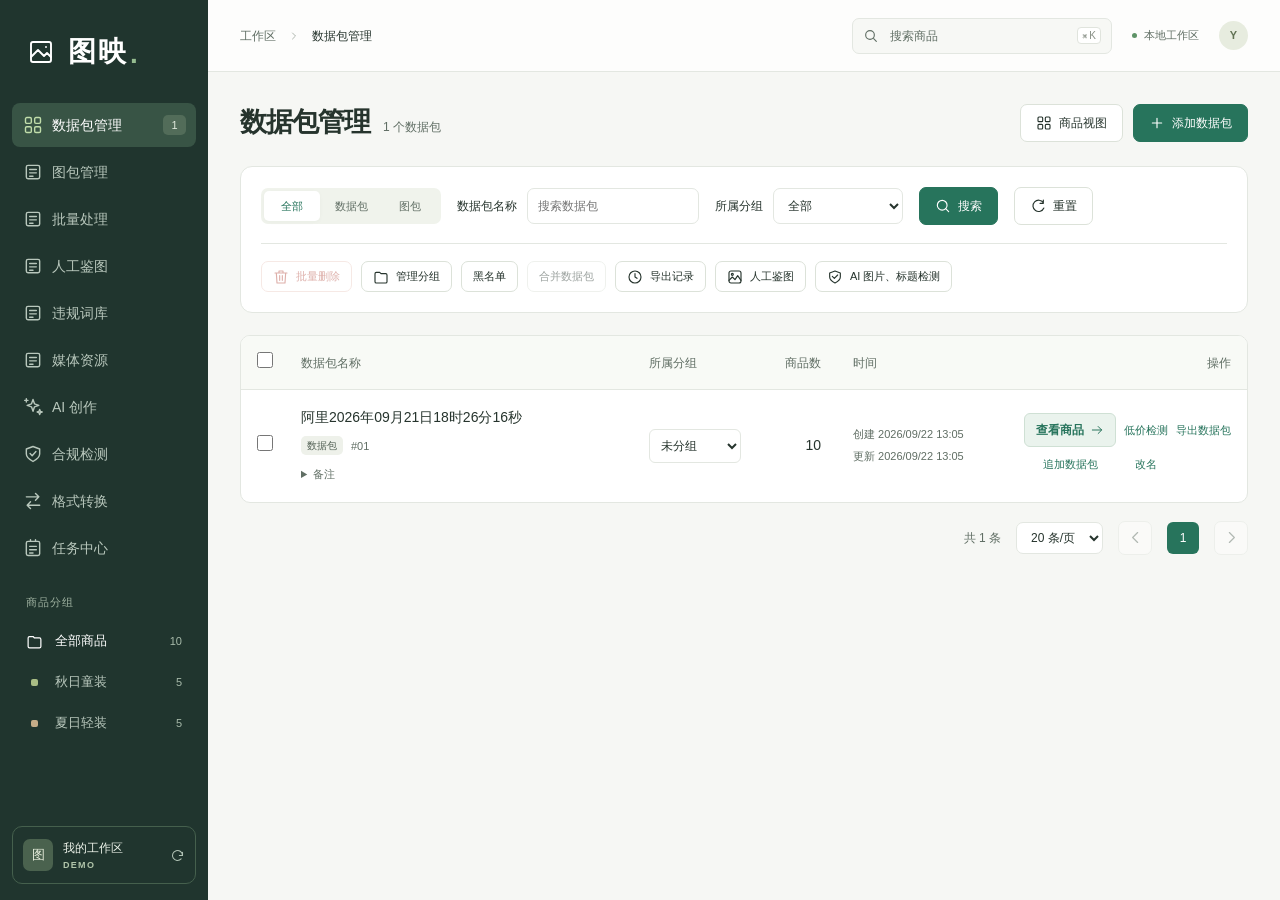
==== commit c1198c10: "Fix Tuying list layouts across desktop and narrow screens" ====
--- a/tuying/index.html
+++ b/tuying/index.html
@@ -6,14 +6,15 @@
   <meta name="theme-color" content="#20352e">
   <title>图映 · 数据包管理</title>
   <link rel="icon" href="data:image/svg+xml,%3Csvg xmlns='http://www.w3.org/2000/svg' viewBox='0 0 48 48'%3E%3Crect width='48' height='48' rx='12' fill='%2320352e'/%3E%3Cpath d='M13 15h22v18H13zM18 28l5-5 5 5 4-4M19 20h.1' fill='none' stroke='%23e7eee7' stroke-width='2' stroke-linejoin='round' stroke-linecap='round'/%3E%3C/svg%3E">
-  <link rel="stylesheet" href="styles.css?v=20260922-parity3">
-  <link rel="stylesheet" href="workbench.css?v=20260922-parity3">
-  <link rel="stylesheet" href="bulk.css?v=20260922-parity3">
-  <script src="data.js?v=20260922-parity3" defer></script>
-  <script src="core.js?v=20260922-parity3" defer></script>
-  <script src="workbench.js?v=20260922-parity3" defer></script>
-  <script src="bulk.js?v=20260922-parity3" defer></script>
-  <script src="app.js?v=20260922-parity3" defer></script>
+  <link rel="stylesheet" href="styles.css?v=20260922-lists4">
+  <link rel="stylesheet" href="workbench.css?v=20260922-lists4">
+  <link rel="stylesheet" href="bulk.css?v=20260922-lists4">
+  <link rel="stylesheet" href="lists.css?v=20260922-lists4">
+  <script src="data.js?v=20260922-lists4" defer></script>
+  <script src="core.js?v=20260922-lists4" defer></script>
+  <script src="workbench.js?v=20260922-lists4" defer></script>
+  <script src="bulk.js?v=20260922-lists4" defer></script>
+  <script src="app.js?v=20260922-lists4" defer></script>
 </head>
 <body>
   <a class="skip-link" href="#main">跳到内容</a>
@@ -22,6 +23,7 @@
       <span class="brand-mark"><svg viewBox="0 0 32 32" aria-hidden="true"><path d="M8 6h16a2 2 0 0 1 2 2v16a2 2 0 0 1-2 2H8a2 2 0 0 1-2-2V8a2 2 0 0 1 2-2Z"/><path d="m6 21 7-7 6 6 3-3 4 4M21 11h.01"/></svg></span>
       <span>图映</span><span class="brand-period">.</span>
     </a>
+    <div class="sidebar-scroll">
     <nav class="primary-nav" aria-label="工作区">
       <button class="nav-item active" data-nav="library" type="button"><svg viewBox="0 0 24 24" aria-hidden="true"><rect x="3" y="3" width="7" height="7" rx="1.6"/><rect x="14" y="3" width="7" height="7" rx="1.6"/><rect x="3" y="14" width="7" height="7" rx="1.6"/><rect x="14" y="14" width="7" height="7" rx="1.6"/></svg><span>数据包管理</span><span class="nav-count" id="libraryCount">1</span></button>
       <button class="nav-item" data-nav="albums" type="button"><svg viewBox="0 0 24 24" aria-hidden="true"><rect x="4" y="4" width="16" height="16" rx="2"/><path d="M8 9h8M8 13h8M8 17h4"/></svg><span>图包管理</span></button><button class="nav-item" data-nav="bulk" type="button"><svg viewBox="0 0 24 24" aria-hidden="true"><rect x="4" y="4" width="16" height="16" rx="2"/><path d="M8 9h8M8 13h8M8 17h4"/></svg><span>批量处理</span></button><button class="nav-item" data-nav="inspect" type="button"><svg viewBox="0 0 24 24" aria-hidden="true"><rect x="4" y="4" width="16" height="16" rx="2"/><path d="M8 9h8M8 13h8M8 17h4"/></svg><span>人工鉴图</span></button><button class="nav-item" data-nav="words" type="button"><svg viewBox="0 0 24 24" aria-hidden="true"><rect x="4" y="4" width="16" height="16" rx="2"/><path d="M8 9h8M8 13h8M8 17h4"/></svg><span>违规词库</span></button><button class="nav-item" data-nav="media" type="button"><svg viewBox="0 0 24 24" aria-hidden="true"><rect x="4" y="4" width="16" height="16" rx="2"/><path d="M8 9h8M8 13h8M8 17h4"/></svg><span>媒体资源</span></button><button class="nav-item" data-nav="studio" type="button"><svg viewBox="0 0 24 24" aria-hidden="true"><path d="m12 3 1.8 5.2L19 10l-5.2 1.8L12 17l-1.8-5.2L5 10l5.2-1.8L12 3ZM20 15l.8 2.2L23 18l-2.2.8L20 21l-.8-2.2L17 18l2.2-.8L20 15ZM4 2v4M2 4h4"/></svg><span>AI 创作</span></button>
@@ -35,6 +37,7 @@
       <button class="sidebar-group" data-group="秋日童装" type="button"><span class="group-dot dot-olive"></span><span>秋日童装</span><span id="groupCountAutumn">5</span></button>
       <button class="sidebar-group" data-group="夏日轻装" type="button"><span class="group-dot dot-sand"></span><span>夏日轻装</span><span id="groupCountSummer">5</span></button>
     </nav>
+    </div>
     <div class="sidebar-bottom">
       <button class="workspace-switch" data-action="reset" type="button" aria-label="重置演示"><span class="workspace-avatar">图</span><span class="workspace-name">我的工作区<span class="demo-badge">DEMO</span></span><svg viewBox="0 0 24 24" aria-hidden="true"><path d="M20 7v5h-5M20 12a8 8 0 1 0-2.2 5.5"/></svg></button>
     </div>
--- a/tuying/styles.css
+++ b/tuying/styles.css
@@ -34,10 +34,10 @@
 dialog[open]:not(.lightbox){display:flex;flex-direction:column;overflow:hidden}dialog:not(.lightbox) .modal-header,dialog:not(.lightbox) .modal-footer{flex-shrink:0}dialog:not(.lightbox) .modal-body{overflow-y:auto;min-height:0}.detail-preview{align-self:start}.modal-footer{background:#fff}.task-row .button{white-space:nowrap}
 
 .status-pill.warning{color:#78531d}.status-pill.neutral{color:#546256}.tab-count{color:#54634e}
-.pk-back{margin-bottom:16px}.pk-filters{padding:20px;background:#fff;border:1px solid var(--border);border-radius:12px;margin-bottom:22px}.pk-filter-fields{display:flex;align-items:center;gap:16px;flex-wrap:wrap}.pk-type{width:180px}.pk-field{display:flex;align-items:center;gap:10px;font-size:12px}.pk-field input,.pk-field select{height:36px;border:1px solid var(--border);border-radius:7px;padding:0 10px;background:#fff;max-width:210px;min-width:130px;color:var(--text)}.pk-batch-actions{display:flex;flex-wrap:wrap;gap:9px;margin-top:18px;padding-top:17px;border-top:1px solid var(--border)}.pk-table-wrap{overflow:auto;border:1px solid var(--border);background:white;border-radius:10px}.pk-table{width:100%;min-width:1120px;border-collapse:collapse;font-size:12px;text-align:left}.pk-table th{background:#f8faf6;padding:15px 12px;font-weight:600;white-space:nowrap;border-bottom:1px solid var(--border)}.pk-table td{padding:18px 12px;border-bottom:1px solid var(--border);vertical-align:middle}.pk-table tr:last-child td{border-bottom:0}.pk-table td:first-child{width:36px}.pk-table td:nth-child(3){max-width:220px;min-width:170px}.pk-table td:nth-child(4){min-width:112px}.pk-table select{max-width:122px;border:1px solid var(--border);border-radius:6px;padding:6px;background:white;font-size:12px}.pk-name{background:none;border:0;font-size:12px;line-height:1.65;text-align:left;padding:0;max-width:210px;overflow:hidden;display:-webkit-box;-webkit-line-clamp:2;-webkit-box-orient:vertical;color:var(--text);font-weight:500}.pk-name:hover{color:var(--primary)}.pk-time{font-size:11px;color:var(--muted);width:130px}.pk-note{width:80px;border:0;border-bottom:1px solid transparent;background:none;padding:6px;outline-offset:0}.pk-note:focus{border-bottom-color:var(--primary)}.pk-row-actions{display:flex;align-items:center;gap:9px 12px;flex-wrap:wrap;width:235px}.pk-row-actions button{border:0;padding:2px 0;background:transparent;font-size:11px;color:var(--primary)}.pk-row-actions .pk-open{font-weight:650;font-size:12px;display:flex;align-items:center;gap:4px}.pk-row-actions svg{width:13px;height:13px}.pk-row-actions button:hover{text-decoration:underline}.pk-pagination{display:flex;align-items:center;justify-content:flex-end;gap:15px;margin-top:18px;font-size:12px;color:var(--muted)}.pk-pagination select{padding:7px 10px;border:1px solid var(--border);border-radius:7px;background:white;color:var(--text)}.pk-page-number{background:var(--primary);color:white;display:grid;place-items:center;width:32px;height:32px;border-radius:6px}.pk-empty{height:160px;text-align:center;color:var(--muted)}
+.pk-back{margin-bottom:16px}.pk-filters{padding:20px;background:#fff;border:1px solid var(--border);border-radius:12px;margin-bottom:22px}.pk-filter-fields{display:flex;align-items:center;gap:16px;flex-wrap:wrap}.pk-type{width:180px}.pk-field{display:flex;align-items:center;gap:10px;font-size:12px}.pk-field input,.pk-field select{height:36px;border:1px solid var(--border);border-radius:7px;padding:0 10px;background:#fff;max-width:210px;min-width:130px;color:var(--text)}.pk-batch-actions{display:flex;flex-wrap:wrap;gap:9px;margin-top:18px;padding-top:17px;border-top:1px solid var(--border)}.pk-table-wrap{overflow:auto;border:1px solid var(--border);background:white;border-radius:10px}.pk-name{background:none;border:0;font-size:12px;line-height:1.65;text-align:left;padding:0;max-width:210px;overflow:hidden;display:-webkit-box;-webkit-line-clamp:2;-webkit-box-orient:vertical;color:var(--text);font-weight:500}.pk-name:hover{color:var(--primary)}.pk-time{font-size:11px;color:var(--muted);width:130px}.pk-note{width:80px;border:0;border-bottom:1px solid transparent;background:none;padding:6px;outline-offset:0}.pk-note:focus{border-bottom-color:var(--primary)}.pk-row-actions{display:flex;align-items:center;gap:9px 12px;flex-wrap:wrap;width:235px}.pk-row-actions button{border:0;padding:2px 0;background:transparent;font-size:11px;color:var(--primary)}.pk-row-actions .pk-open{font-weight:650;font-size:12px;display:flex;align-items:center;gap:4px}.pk-row-actions svg{width:13px;height:13px}.pk-row-actions button:hover{text-decoration:underline}.pk-pagination{display:flex;align-items:center;justify-content:flex-end;gap:15px;margin-top:18px;font-size:12px;color:var(--muted)}.pk-pagination select{padding:7px 10px;border:1px solid var(--border);border-radius:7px;background:white;color:var(--text)}.pk-page-number{background:var(--primary);color:white;display:grid;place-items:center;width:32px;height:32px;border-radius:6px}.pk-empty{height:160px;text-align:center;color:var(--muted)}
 @media(max-width:760px){.pk-filters{padding:15px}.pk-filter-fields{gap:12px}.pk-field{flex:1;min-width:200px}.pk-field input,.pk-field select{flex:1;max-width:none}.pk-type{width:100%}.pk-batch-actions .button{font-size:11px}.pk-pagination{gap:8px}}
-.pk-table th:last-child,.pk-table td:last-child{position:sticky;right:0;background:#fff;box-shadow:-8px 0 12px -12px #20352e80;min-width:250px}.pk-table th:last-child{background:#f8faf6}
+
 /* Reference-parity workflows */
-.primary-nav{gap:3px}.nav-item{min-height:39px;padding-top:8px;padding-bottom:8px}.sidebar{overflow-y:auto}.sidebar-section-title{margin-top:24px}.sidebar-bottom{padding-top:20px}.v3-inline{display:flex;gap:12px;align-items:center;margin:12px 0}.v3-inline>input{min-width:0;flex:1;padding:9px 11px;border:1px solid var(--border);border-radius:7px}.v3-inline .import-drop{flex:1}.v3-rows{display:grid;gap:0;margin:16px 0}.v3-rows>div{display:flex;gap:14px;align-items:center;justify-content:space-between;padding:12px 3px;border-bottom:1px solid var(--border);font-size:12px}.v3-rows>div>span:first-child{color:var(--muted)}.v3-rows strong{font-weight:550;overflow-wrap:anywhere}.v3-three{display:grid;grid-template-columns:repeat(3,minmax(0,1fr));gap:12px;margin-top:16px}.v3-pack-options{display:grid;gap:10px;max-height:170px;overflow:auto}.v3-pack-options small{margin-left:auto;color:var(--muted)}.modal-body>.form-grid{margin:18px 0}.modal-body .check-row{margin:9px 0;font-size:12px}.field-error{color:var(--danger);font-size:12px}.v3-risk-toolbar,.v3-review-range{display:flex;align-items:center;gap:13px;flex-wrap:wrap;margin:16px 0;font-size:12px}.v3-review-range>span{margin-right:auto;color:var(--muted)}.v3-risk-toolbar>span{margin-right:auto;color:var(--muted)}.v3-wrap-tabs{flex-wrap:wrap;gap:20px}.v3-platforms{display:flex;flex-wrap:wrap;gap:6px}.v3-platforms .segment{flex:0 0 calc(33.333% - 4px);border:1px solid var(--border);min-height:36px}.v3-platforms .segment.active{color:var(--primary);border-color:var(--primary);background:var(--primary-soft)}.v3-media-options{display:grid;grid-template-columns:1fr 1fr;gap:12px;font-size:12px}.v3-result-counts{display:grid;grid-template-columns:repeat(4,1fr);gap:16px;margin:24px 0}.v3-result-counts>div{display:grid;gap:10px;text-align:center}.v3-result-counts strong{font-size:28px}.v3-result-counts span{font-size:12px;color:var(--muted)}.v3-media-grid{display:grid;grid-template-columns:repeat(5,minmax(0,1fr));gap:16px}.v3-media-grid article{border:1px solid var(--border);border-radius:10px;background:#fff;overflow:hidden;padding-bottom:12px}.v3-media-grid article>button:first-child{display:block;border:0;padding:0;width:100%;background:#f0f2ec;aspect-ratio:1}.v3-media-grid img,.v3-media-grid video{width:100%;height:180px;object-fit:contain;background:#f0f2ec}.v3-media-grid article>div{display:grid;gap:5px;padding:12px}.v3-media-grid strong{font-size:12px;font-weight:500;overflow:hidden;text-overflow:ellipsis;white-space:nowrap}.v3-media-grid span{font-size:11px;color:var(--muted)}.v3-media-grid .button{margin-left:10px;margin-bottom:4px}.pk-table .pk-row-actions{min-width:235px}.export-settings>.field{margin-bottom:20px}.task-table .task-row>.button{font-size:11px}.risk-item>input[type=checkbox]{flex-shrink:0}
+.primary-nav{gap:3px}.nav-item{min-height:39px;padding-top:8px;padding-bottom:8px}.sidebar{overflow-y:auto}.sidebar-section-title{margin-top:24px}.sidebar-bottom{padding-top:20px}.v3-inline{display:flex;gap:12px;align-items:center;margin:12px 0}.v3-inline>input{min-width:0;flex:1;padding:9px 11px;border:1px solid var(--border);border-radius:7px}.v3-inline .import-drop{flex:1}.v3-rows{display:grid;gap:0;margin:16px 0}.v3-rows>div{display:flex;gap:14px;align-items:center;justify-content:space-between;padding:12px 3px;border-bottom:1px solid var(--border);font-size:12px}.v3-rows>div>span:first-child{color:var(--muted)}.v3-rows strong{font-weight:550;overflow-wrap:anywhere}.v3-three{display:grid;grid-template-columns:repeat(3,minmax(0,1fr));gap:12px;margin-top:16px}.v3-pack-options{display:grid;gap:10px;max-height:170px;overflow:auto}.v3-pack-options small{margin-left:auto;color:var(--muted)}.modal-body>.form-grid{margin:18px 0}.modal-body .check-row{margin:9px 0;font-size:12px}.field-error{color:var(--danger);font-size:12px}.v3-risk-toolbar,.v3-review-range{display:flex;align-items:center;gap:13px;flex-wrap:wrap;margin:16px 0;font-size:12px}.v3-review-range>span{margin-right:auto;color:var(--muted)}.v3-risk-toolbar>span{margin-right:auto;color:var(--muted)}.v3-wrap-tabs{flex-wrap:wrap;gap:20px}.v3-platforms{display:flex;flex-wrap:wrap;gap:6px}.v3-platforms .segment{flex:0 0 calc(33.333% - 4px);border:1px solid var(--border);min-height:36px}.v3-platforms .segment.active{color:var(--primary);border-color:var(--primary);background:var(--primary-soft)}.v3-media-options{display:grid;grid-template-columns:1fr 1fr;gap:12px;font-size:12px}.v3-result-counts{display:grid;grid-template-columns:repeat(4,1fr);gap:16px;margin:24px 0}.v3-result-counts>div{display:grid;gap:10px;text-align:center}.v3-result-counts strong{font-size:28px}.v3-result-counts span{font-size:12px;color:var(--muted)}.v3-media-grid{display:grid;grid-template-columns:repeat(5,minmax(0,1fr));gap:16px}.v3-media-grid article{border:1px solid var(--border);border-radius:10px;background:#fff;overflow:hidden;padding-bottom:12px}.v3-media-grid article>button:first-child{display:block;border:0;padding:0;width:100%;background:#f0f2ec;aspect-ratio:1}.v3-media-grid img,.v3-media-grid video{width:100%;height:180px;object-fit:contain;background:#f0f2ec}.v3-media-grid article>div{display:grid;gap:5px;padding:12px}.v3-media-grid strong{font-size:12px;font-weight:500;overflow:hidden;text-overflow:ellipsis;white-space:nowrap}.v3-media-grid span{font-size:11px;color:var(--muted)}.v3-media-grid .button{margin-left:10px;margin-bottom:4px}.export-settings>.field{margin-bottom:20px}.task-table .task-row>.button{font-size:11px}.risk-item>input[type=checkbox]{flex-shrink:0}
 @media(max-width:1100px){.v3-media-grid{grid-template-columns:repeat(3,minmax(0,1fr))}}@media(max-width:760px){.v3-media-grid{grid-template-columns:repeat(2,minmax(0,1fr))}.v3-three{grid-template-columns:1fr}.v3-result-counts{gap:8px}.v3-inline{flex-wrap:wrap}.v3-inline .import-drop{min-width:130px}}
 .nav-item>span:not(.nav-count):not(.nav-task-dot){white-space:nowrap;min-width:0}.sidebar{padding-left:12px;padding-right:12px}.nav-item{gap:9px;padding-left:11px;padding-right:10px}
--- a/tuying/lists.css
+++ b/tuying/lists.css
@@ -0,0 +1,1131 @@
+/* Shared list geometry. Business actions remain in app.js. */
+.workspace,
+#main,
+.page-head,
+.page-actions {
+  min-width: 0;
+}
+
+.page-head {
+  gap: 20px;
+}
+
+.page-actions {
+  flex-wrap: wrap;
+  justify-content: flex-end;
+}
+
+.tabs {
+  flex-wrap: nowrap;
+  overflow-x: auto;
+  overscroll-behavior-x: contain;
+  scrollbar-width: thin;
+}
+
+.tabs > .tab {
+  flex-shrink: 0;
+}
+
+.sidebar {
+  overflow: hidden;
+}
+
+.sidebar > .brand,
+.sidebar > .sidebar-bottom {
+  flex-shrink: 0;
+}
+
+.sidebar-scroll {
+  flex: 1;
+  min-height: 0;
+  overflow-y: auto;
+  overflow-x: hidden;
+  scrollbar-width: thin;
+  scrollbar-color: #526c59 transparent;
+  margin-top: 28px;
+}
+
+.sidebar-scroll .primary-nav {
+  margin-top: 0;
+}
+
+.sidebar .sidebar-bottom {
+  margin-top: 0;
+  padding-top: 16px;
+}
+
+.sidebar-group > span:nth-last-child(2) {
+  min-width: 0;
+  overflow: hidden;
+  text-overflow: ellipsis;
+  white-space: nowrap;
+}
+
+/* Package, inspection and word-library tables. */
+.pk-table-wrap {
+  max-width: 100%;
+  overflow: auto;
+}
+
+.pk-table {
+  width: 100%;
+  min-width: 0;
+  table-layout: fixed;
+  border-collapse: collapse;
+  text-align: left;
+  font-size: 14px;
+}
+
+.pk-table th,
+.pk-table td {
+  padding: 16px;
+  border-bottom: 1px solid var(--border);
+  vertical-align: middle;
+}
+
+.pk-table th {
+  background: #f8faf6;
+  color: var(--muted);
+  font-size: 12px;
+  font-weight: 500;
+  white-space: nowrap;
+}
+
+.pk-table tbody tr:last-child td {
+  border-bottom: 0;
+}
+
+.pk-table tbody tr:hover {
+  background: #fafcf8;
+}
+
+.pk-table .col-name {
+  text-align: left;
+}
+
+.pk-table .col-count {
+  width: 80px;
+  text-align: right;
+  font-variant-numeric: tabular-nums;
+}
+
+.pk-table .col-actions {
+  text-align: right;
+}
+
+.pk-table .pk-empty {
+  height: 180px;
+  text-align: center;
+  color: var(--muted);
+}
+
+.table-identity {
+  display: grid;
+  gap: 8px;
+  min-width: 0;
+}
+
+.table-identity > strong {
+  font-size: 14px;
+  line-height: 1.6;
+  font-weight: 500;
+  overflow-wrap: anywhere;
+}
+
+.pk-table .pk-name {
+  display: -webkit-box;
+  width: 100%;
+  max-width: none;
+  padding: 0;
+  border: 0;
+  background: transparent;
+  color: var(--text);
+  font-size: 14px;
+  line-height: 1.6;
+  font-weight: 500;
+  text-align: left;
+  overflow: hidden;
+  overflow-wrap: anywhere;
+  -webkit-line-clamp: 2;
+  -webkit-box-orient: vertical;
+}
+
+.pk-table .pk-name:hover {
+  color: var(--primary);
+}
+
+.table-meta {
+  display: flex;
+  flex-wrap: wrap;
+  align-items: center;
+  gap: 8px;
+  color: var(--muted);
+  font-size: 11px;
+}
+
+.table-meta .status-pill {
+  padding: 2px 6px;
+}
+
+.table-time,
+.package-secondary-times {
+  display: grid;
+  gap: 5px;
+  color: var(--muted);
+  font-size: 11px;
+  line-height: 1.6;
+  font-variant-numeric: tabular-nums;
+}
+
+.table-time > span,
+.package-secondary-times > span {
+  overflow-wrap: anywhere;
+}
+
+.table-actions {
+  display: flex;
+  flex-wrap: wrap;
+  justify-content: flex-end;
+  align-items: center;
+  gap: 8px;
+}
+
+.table-actions .button {
+  min-height: 34px;
+  font-size: 12px;
+}
+
+.pk-packages .col-check {
+  width: 44px;
+  padding-right: 8px;
+}
+
+.pk-packages .col-group {
+  width: 124px;
+}
+
+.pk-packages .col-time {
+  width: 170px;
+}
+
+.pk-packages .col-actions {
+  width: 240px;
+}
+
+.pk-packages select {
+  width: 100%;
+  max-width: 100%;
+  min-height: 34px;
+  padding: 5px 7px;
+  border: 1px solid var(--border);
+  border-radius: 6px;
+  background: #fff;
+  color: var(--text);
+  font-size: 12px;
+}
+
+.package-actions {
+  display: grid;
+  grid-template-columns: max-content max-content max-content;
+  justify-content: end;
+  align-items: center;
+  column-gap: 8px;
+  row-gap: 3px;
+}
+
+.package-actions .pk-open {
+  display: inline-flex;
+  align-items: center;
+  justify-content: center;
+  gap: 6px;
+  min-height: 34px;
+  padding: 6px 11px;
+  border: 1px solid #cfe0d4;
+  border-radius: 6px;
+  background: var(--primary-soft);
+  color: var(--primary);
+  font-size: 12px;
+  font-weight: 600;
+}
+
+.package-actions .pk-open:hover {
+  border-color: #a3c4b0;
+  background: #dfeee4;
+}
+
+.package-actions .pk-open svg {
+  width: 14px;
+  height: 14px;
+}
+
+.table-secondary-actions {
+  display: contents;
+}
+
+.table-secondary-actions > button {
+  min-height: 28px;
+  padding: 2px 0;
+  border: 0;
+  border-radius: 3px;
+  background: transparent;
+  color: var(--primary);
+  font-size: 11px;
+  white-space: nowrap;
+}
+
+.table-secondary-actions > button:hover {
+  text-decoration: underline;
+}
+
+.package-extra {
+  margin-top: 8px;
+  max-width: 100%;
+  font-size: 11px;
+}
+
+.package-extra > summary {
+  width: max-content;
+  max-width: 100%;
+  padding: 3px 0;
+  color: var(--muted);
+  cursor: pointer;
+}
+
+.package-extra > summary:hover {
+  color: var(--primary);
+}
+
+.package-extra-body {
+  display: grid;
+  gap: 8px;
+  padding-top: 7px;
+}
+
+.pk-table .pk-note {
+  width: 100%;
+  min-width: 0;
+  max-width: 100%;
+  min-height: 34px;
+  padding: 6px 8px;
+  border: 1px solid var(--border);
+  border-radius: 6px;
+  background: #fff;
+  color: var(--text);
+  font-size: 12px;
+  text-overflow: ellipsis;
+}
+
+.details-label-narrow,
+.package-secondary-times,
+.mobile-summary {
+  display: none;
+}
+
+.pk-inspections .col-actions {
+  width: 140px;
+}
+
+.pk-words .col-type {
+  width: 180px;
+  color: var(--muted);
+  font-size: 13px;
+}
+
+.pk-words .col-count {
+  width: 90px;
+}
+
+.pk-words .col-actions {
+  width: 160px;
+}
+
+/* Every task keeps the same status and action columns. */
+.task-table {
+  min-width: 0;
+}
+
+.task-list-head,
+.task-table .task-row {
+  display: grid;
+  grid-template-columns: 40px minmax(0, 1fr) 120px 88px 174px;
+  align-items: center;
+  gap: 16px;
+  padding: 18px 20px;
+}
+
+.task-list-head {
+  padding-top: 14px;
+  padding-bottom: 14px;
+  border-bottom: 1px solid var(--border);
+  background: #f8faf6;
+  color: var(--muted);
+  font-size: 12px;
+}
+
+.task-list-head > :first-child {
+  grid-column: 1 / 3;
+}
+
+.task-list-head > :nth-child(3) {
+  text-align: center;
+}
+
+.task-list-head > :last-child {
+  text-align: right;
+}
+
+.task-table .task-row {
+  min-width: 0;
+  border-bottom: 1px solid var(--border);
+}
+
+.task-table .task-row:last-child {
+  border-bottom: 0;
+}
+
+.task-table .task-icon {
+  width: 40px;
+  height: 40px;
+}
+
+.task-table .task-content {
+  min-width: 0;
+  gap: 6px;
+}
+
+.task-table .task-content > strong {
+  display: -webkit-box;
+  overflow: hidden;
+  overflow-wrap: anywhere;
+  font-size: 14px;
+  line-height: 1.6;
+  font-weight: 500;
+  -webkit-line-clamp: 2;
+  -webkit-box-orient: vertical;
+}
+
+.task-table .task-content > span {
+  color: var(--muted);
+  font-size: 12px;
+  line-height: 1.6;
+}
+
+.task-table .task-progress {
+  display: grid;
+  width: auto;
+  min-width: 0;
+  margin: 0;
+  gap: 7px;
+  color: var(--muted);
+  font-size: 12px;
+  font-variant-numeric: tabular-nums;
+}
+
+.task-table .task-progress > span {
+  font-size: 12px;
+  text-align: left;
+}
+
+.task-state {
+  display: flex;
+  justify-content: center;
+  min-width: 0;
+}
+
+.task-state .status-pill {
+  justify-content: center;
+  min-width: 64px;
+  padding: 4px 8px;
+  font-size: 11px;
+}
+
+.task-actions {
+  display: flex;
+  align-items: center;
+  justify-content: flex-end;
+  flex-wrap: wrap;
+  gap: 8px;
+  min-width: 0;
+}
+
+.task-actions .button {
+  min-height: 34px;
+  padding: 5px 10px;
+  font-size: 12px;
+}
+
+.task-actions .icon-button {
+  width: 34px;
+  height: 34px;
+  min-width: 34px;
+  min-height: 34px;
+}
+
+/* Product list columns follow content meaning, independent of DOM order. */
+.product-grid.list-view .product-visual {
+  width: 104px;
+  height: 104px;
+  aspect-ratio: 1;
+}
+
+.product-grid.list-view .product-info {
+  min-width: 0;
+  grid-template-columns: minmax(0, 1fr) minmax(110px, 160px) 190px;
+  gap: 16px;
+  padding: 18px 20px;
+}
+
+.product-grid.list-view .product-title {
+  grid-column: 1;
+  grid-row: 1;
+  margin: 0;
+  min-width: 0;
+  font-size: 14px;
+}
+
+.product-grid.list-view .product-meta {
+  grid-column: 2;
+  grid-row: 1;
+  margin: 0;
+  font-size: 12px;
+}
+
+.product-grid.list-view .product-footer {
+  grid-column: 3;
+  grid-row: 1;
+  margin: 0;
+  gap: 14px;
+}
+
+/* Images and video share one preview geometry. */
+.v3-media-grid {
+  grid-template-columns: repeat(auto-fill, minmax(180px, 1fr));
+}
+
+.v3-media-grid .media-card {
+  display: flex;
+  flex-direction: column;
+  min-width: 0;
+  padding: 0;
+}
+
+.v3-media-grid .media-card > .media-preview {
+  display: block;
+  position: relative;
+  width: 100%;
+  height: auto;
+  aspect-ratio: 1;
+  padding: 0;
+  border: 0;
+  border-radius: 0;
+  overflow: hidden;
+  background: #f0f2ec;
+}
+
+.v3-media-grid .media-preview > img,
+.v3-media-grid .media-preview > video {
+  display: block;
+  position: absolute;
+  inset: 0;
+  width: 100%;
+  height: 100%;
+  max-width: 100%;
+  object-fit: contain;
+}
+
+.v3-media-grid .media-card > .media-body {
+  display: grid;
+  gap: 6px;
+  padding: 13px 14px 10px;
+  min-width: 0;
+}
+
+.v3-media-grid .media-body > strong {
+  font-size: 14px;
+  line-height: 1.6;
+}
+
+.v3-media-grid .media-body > span {
+  font-size: 12px;
+}
+
+.v3-media-grid .media-card > .media-actions {
+  display: flex;
+  align-items: center;
+  flex-wrap: wrap;
+  gap: 8px;
+  min-height: 48px;
+  padding: 0 14px 14px;
+  margin-top: auto;
+}
+
+.v3-media-grid .media-actions .button {
+  min-height: 34px;
+  margin: 0;
+  font-size: 12px;
+}
+
+/* Selection, image, copy and actions stay aligned across risk rows. */
+.risk-list .risk-item {
+  display: grid;
+  grid-template-columns: 16px 72px minmax(0, 1fr) 144px;
+  align-items: center;
+  gap: 16px;
+  padding: 16px 18px;
+}
+
+.risk-list .risk-thumb {
+  width: 72px;
+  height: 76px;
+}
+
+.risk-list .risk-body {
+  min-width: 0;
+}
+
+.risk-list .risk-body .label-row {
+  justify-content: flex-start;
+  flex-wrap: wrap;
+  font-size: 14px;
+}
+
+.risk-list .risk-body .label-row strong {
+  font-size: 14px;
+}
+
+.risk-list .risk-product-link,
+.risk-list .risk-body p {
+  font-size: 12px;
+  overflow-wrap: anywhere;
+}
+
+.risk-list .risk-actions {
+  width: auto;
+  padding: 0;
+  flex-direction: row;
+  justify-content: flex-end;
+  align-items: center;
+  gap: 8px;
+}
+
+.risk-list .risk-actions .button {
+  min-height: 34px;
+  font-size: 12px;
+}
+
+@media (max-width: 1180px) {
+  .pk-packages .col-time {
+    display: none;
+  }
+
+  .details-label-desktop {
+    display: none;
+  }
+
+  .details-label-narrow {
+    display: inline;
+  }
+
+  .package-secondary-times {
+    display: grid;
+  }
+}
+
+@media (max-width: 1023px) {
+  .pk-packages .col-check {
+    width: 40px;
+    padding-left: 12px;
+  }
+
+  .pk-packages .col-group {
+    width: 110px;
+  }
+
+  .pk-packages .col-count {
+    width: 64px;
+  }
+
+  .pk-packages .col-actions {
+    width: 210px;
+  }
+
+  .package-actions {
+    grid-template-columns: repeat(2, max-content);
+  }
+
+  .pk-table th,
+  .pk-table td {
+    padding: 14px 12px;
+  }
+
+  .pk-words .col-type {
+    width: 132px;
+  }
+
+  .pk-words .col-count {
+    width: 66px;
+  }
+
+  .pk-words .col-actions {
+    width: 140px;
+  }
+
+  .task-list-head,
+  .task-table .task-row {
+    grid-template-columns: 36px minmax(0, 1fr) 88px 72px 150px;
+    gap: 12px;
+    padding-left: 16px;
+    padding-right: 16px;
+  }
+
+  .task-table .task-icon {
+    width: 36px;
+    height: 36px;
+  }
+
+  .task-actions {
+    gap: 6px;
+  }
+
+  .task-actions .button {
+    padding-left: 8px;
+    padding-right: 8px;
+    font-size: 11px;
+  }
+
+  .product-grid.list-view .product-info {
+    grid-template-columns: minmax(0, 1fr) auto;
+    gap: 6px 16px;
+  }
+
+  .product-grid.list-view .product-title {
+    grid-column: 1;
+    grid-row: 1;
+  }
+
+  .product-grid.list-view .product-meta {
+    display: flex;
+    grid-column: 1;
+    grid-row: 2;
+  }
+
+  .product-grid.list-view .product-footer {
+    grid-column: 2;
+    grid-row: 1 / 3;
+    flex-direction: column;
+    align-items: flex-end;
+    gap: 7px;
+  }
+
+  .risk-list .risk-item {
+    grid-template-columns: 16px 60px minmax(0, 1fr) 132px;
+    gap: 12px;
+    padding: 14px;
+  }
+
+  .risk-list .risk-thumb {
+    width: 60px;
+    height: 68px;
+  }
+}
+
+@media (max-width: 700px) {
+  .page-head {
+    align-items: stretch;
+    flex-direction: column;
+    gap: 14px;
+  }
+
+  .page-title {
+    display: flex;
+    flex-wrap: wrap;
+    align-items: baseline;
+  }
+
+  .page-meta {
+    margin-top: 0;
+  }
+
+  .page-actions {
+    align-self: auto;
+    justify-content: flex-start;
+    margin-top: 0;
+    gap: 8px;
+  }
+
+  .page-actions .button {
+    min-height: 36px;
+    font-size: 12px;
+  }
+
+  .tabs,
+  .review-results .tabs {
+    gap: 22px;
+  }
+
+  .pk-packages {
+    display: block;
+  }
+
+  .pk-packages thead {
+    display: block;
+    background: #f8faf6;
+    border-bottom: 1px solid var(--border);
+  }
+
+  .pk-packages thead tr {
+    display: block;
+  }
+
+  .pk-packages thead th {
+    display: none;
+  }
+
+  .pk-packages thead .col-check {
+    display: flex;
+    align-items: center;
+    gap: 12px;
+    width: auto;
+    padding: 14px 16px;
+    border-bottom: 0;
+  }
+
+  .pk-packages thead .col-check::after {
+    content: "全选";
+    font-size: 12px;
+  }
+
+  .pk-packages tbody {
+    display: grid;
+  }
+
+  .pk-packages tbody > tr:not(.package-row) {
+    display: block;
+  }
+
+  .pk-packages td.pk-empty {
+    display: grid;
+    place-items: center;
+    width: 100%;
+  }
+
+  .pk-packages .package-row {
+    display: grid;
+    grid-template-columns: 20px minmax(0, 1fr) auto;
+    gap: 14px 12px;
+    padding: 18px 16px;
+    border-bottom: 1px solid var(--border);
+  }
+
+  .pk-packages .package-row:last-child {
+    border-bottom: 0;
+  }
+
+  .pk-packages .package-row > td {
+    width: auto;
+    min-width: 0;
+    padding: 0;
+    border: 0;
+  }
+
+  .pk-packages .package-row > .col-check {
+    grid-column: 1;
+    grid-row: 1;
+    align-self: start;
+    padding-top: 4px;
+  }
+
+  .pk-packages .package-row > .col-name {
+    grid-column: 2 / -1;
+    grid-row: 1;
+  }
+
+  .pk-packages .package-row > .col-group {
+    display: flex;
+    align-items: center;
+    gap: 8px;
+    grid-column: 2;
+    grid-row: 2;
+  }
+
+  .pk-packages .package-row > .col-count {
+    display: flex;
+    align-items: center;
+    gap: 6px;
+    grid-column: 3;
+    grid-row: 2;
+    font-size: 13px;
+  }
+
+  .pk-packages .col-group::before,
+  .pk-packages .col-count::before {
+    content: attr(data-label);
+    flex-shrink: 0;
+    color: var(--muted);
+    font-size: 11px;
+  }
+
+  .pk-packages .col-group select {
+    width: 100%;
+    min-width: 0;
+  }
+
+  .pk-packages .package-row > .col-actions {
+    grid-column: 2 / -1;
+    grid-row: 3;
+    padding-top: 12px;
+    border-top: 1px solid var(--border);
+  }
+
+  .package-actions {
+    justify-items: start;
+    gap: 7px;
+  }
+
+  .table-secondary-actions {
+    justify-content: flex-start;
+    gap: 2px 16px;
+  }
+
+  .table-secondary-actions > button {
+    min-height: 32px;
+    font-size: 12px;
+  }
+
+  .pk-inspections .col-count,
+  .pk-words .col-type,
+  .pk-words .col-count {
+    display: none;
+  }
+
+  .pk-inspections .col-actions {
+    width: 120px;
+  }
+
+  .pk-words .col-actions {
+    width: 130px;
+  }
+
+  .mobile-summary {
+    display: block;
+    color: var(--muted);
+    font-size: 11px;
+    line-height: 1.7;
+    overflow-wrap: anywhere;
+  }
+
+  .pk-inspections .table-identity > strong,
+  .pk-words .table-identity > strong {
+    display: -webkit-box;
+    overflow: hidden;
+    -webkit-line-clamp: 2;
+    -webkit-box-orient: vertical;
+  }
+
+  .task-list-head {
+    display: none;
+  }
+
+  .task-table .task-row {
+    grid-template-columns: 36px minmax(0, 1fr) auto;
+    grid-template-areas: "icon content state" "progress actions actions";
+    gap: 14px 12px;
+    padding: 16px;
+  }
+
+  .task-table .task-icon {
+    grid-area: icon;
+    align-self: start;
+  }
+
+  .task-table .task-content {
+    grid-area: content;
+    min-width: 0;
+  }
+
+  .task-table .task-content > strong {
+    font-size: 13px;
+  }
+
+  .task-table .task-content > span {
+    font-size: 11px;
+  }
+
+  .task-table .task-state {
+    grid-area: state;
+    align-self: start;
+    padding-top: 2px;
+  }
+
+  .task-state .status-pill {
+    min-width: 58px;
+    font-size: 10px;
+  }
+
+  .task-table .task-progress {
+    grid-area: progress;
+    min-width: 36px;
+    font-size: 11px;
+  }
+
+  .task-table .task-progress:has(.progress-track) {
+    grid-column: 1 / 3;
+    max-width: 116px;
+  }
+
+  .task-table .task-progress:has(.progress-track) ~ .task-actions {
+    grid-column: 3;
+  }
+
+  .task-table .task-actions {
+    grid-area: actions;
+    gap: 8px;
+  }
+
+  .task-actions .button {
+    min-height: 34px;
+    font-size: 12px;
+  }
+
+  .product-grid.list-view .product-visual {
+    width: 96px;
+    height: 96px;
+    align-self: center;
+  }
+
+  .product-grid.list-view .product-info {
+    grid-template-columns: minmax(0, 1fr);
+    padding: 13px 14px;
+    gap: 5px;
+  }
+
+  .product-grid.list-view .product-title {
+    grid-column: 1;
+    grid-row: 1;
+    font-size: 13px;
+  }
+
+  .product-grid.list-view .product-meta {
+    grid-column: 1;
+    grid-row: 2;
+    font-size: 11px;
+  }
+
+  .product-grid.list-view .product-footer {
+    grid-column: 1;
+    grid-row: 3;
+    flex-direction: row;
+    justify-content: space-between;
+    align-items: center;
+    min-height: 0;
+    gap: 8px;
+    margin-top: 3px;
+  }
+
+  .v3-media-grid {
+    grid-template-columns: repeat(2, minmax(0, 1fr));
+    gap: 12px;
+  }
+
+  .v3-media-grid .media-card > .media-body {
+    padding: 11px 12px 8px;
+  }
+
+  .v3-media-grid .media-body > strong {
+    font-size: 13px;
+  }
+
+  .v3-media-grid .media-body > span {
+    font-size: 11px;
+  }
+
+  .v3-media-grid .media-card > .media-actions {
+    gap: 6px;
+    padding: 0 12px 12px;
+  }
+
+  .v3-media-grid .media-actions .button {
+    min-height: 32px;
+    padding: 5px 8px;
+    font-size: 11px;
+  }
+
+  .review-summary {
+    display: grid;
+    grid-template-columns: repeat(2, minmax(0, 1fr));
+    gap: 0;
+    padding: 0;
+    overflow: hidden;
+  }
+
+  .review-summary .review-stat {
+    padding: 16px 18px;
+    border-right: 1px solid var(--border);
+    border-bottom: 1px solid var(--border);
+  }
+
+  .review-summary .review-stat:nth-child(2n) {
+    border-right: 0;
+  }
+
+  .review-summary .review-stat:nth-last-child(-n + 2) {
+    border-bottom: 0;
+  }
+
+  .review-summary .review-stat > span {
+    font-size: 12px;
+  }
+
+  .risk-list .risk-item {
+    grid-template-columns: 16px 54px minmax(0, 1fr);
+    gap: 12px;
+    padding: 14px;
+  }
+
+  .risk-list .risk-select {
+    grid-column: 1;
+    grid-row: 1;
+    align-self: start;
+    margin-top: 3px;
+  }
+
+  .risk-list .risk-thumb {
+    grid-column: 2;
+    grid-row: 1;
+    width: 54px;
+    height: 60px;
+    align-self: start;
+  }
+
+  .risk-list .risk-body {
+    grid-column: 3;
+    grid-row: 1;
+  }
+
+  .risk-list .risk-body .label-row strong {
+    font-size: 13px;
+  }
+
+  .risk-list .risk-actions {
+    grid-column: 2 / -1;
+    grid-row: 2;
+    justify-content: flex-end;
+  }
+}
+
+/* Keep narrow package queries short; reveal management controls on demand. */
+.task-details > div { align-items: flex-start; }
+.task-details > div > span:first-child { flex: 0 0 76px; }
+.task-details > div > strong { flex: 1; min-width: 0; text-align: right; }
+.pk-management-toggle { display: none; }
+@media (max-width: 700px) {
+  .pk-filter-fields .pk-field { flex: 0 0 100%; width: 100%; min-width: 0; }
+  .pk-filter-fields .pk-field > span { flex: 0 0 72px; }
+  .pk-filter-fields > .button { flex: 1 1 0; }
+  .pk-management { margin-top: 14px; border-top: 1px solid var(--border); padding-top: 12px; }
+  .pk-management-toggle { display: flex; align-items: center; justify-content: space-between; width: 100%; min-height: 34px; border: 0; padding: 0; background: transparent; color: var(--muted); font-size: 12px; }
+  .pk-management-toggle svg { width: 15px; height: 15px; transform: rotate(90deg); }
+  .pk-management:not(.is-expanded) .pk-batch-actions { display: none; }
+  .pk-management.is-expanded .pk-management-toggle svg { transform: rotate(-90deg); }
+  .pk-management .pk-batch-actions { margin-top: 8px; border: 0; padding-top: 0; }
+}
